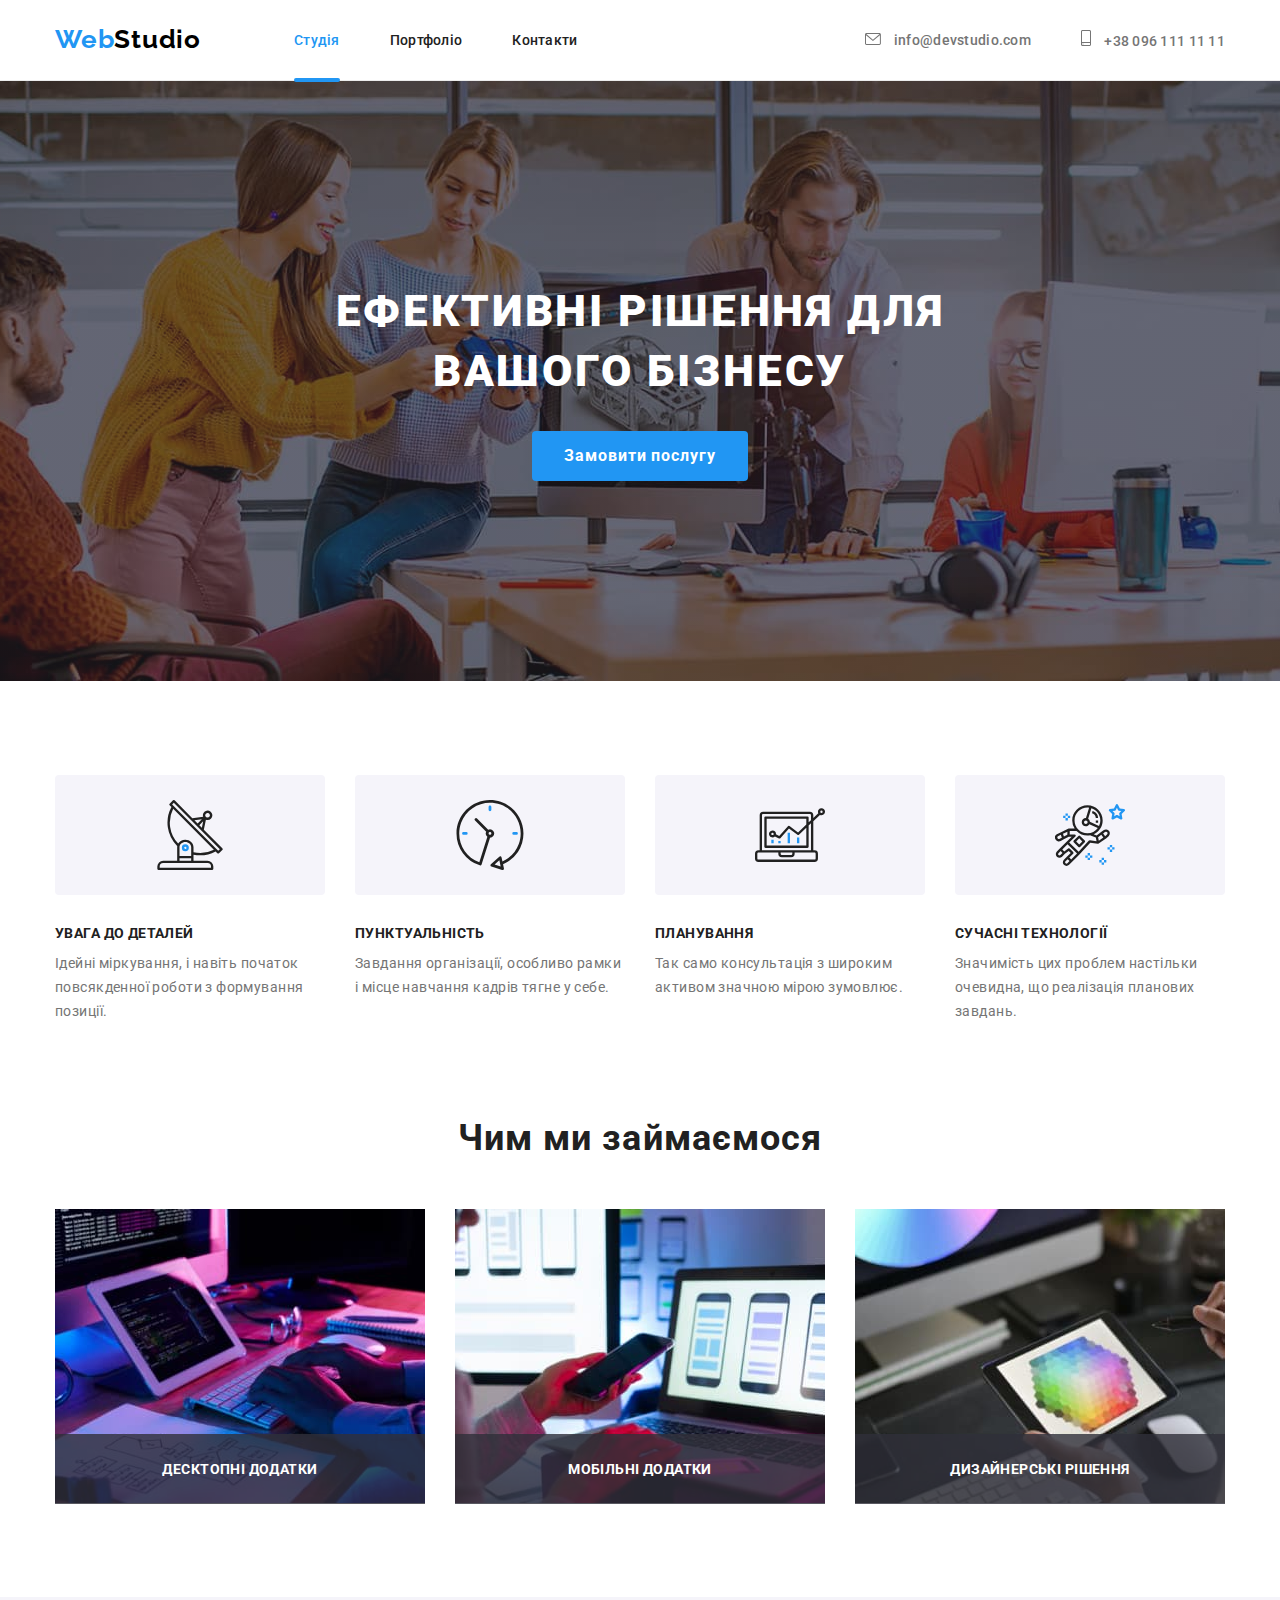
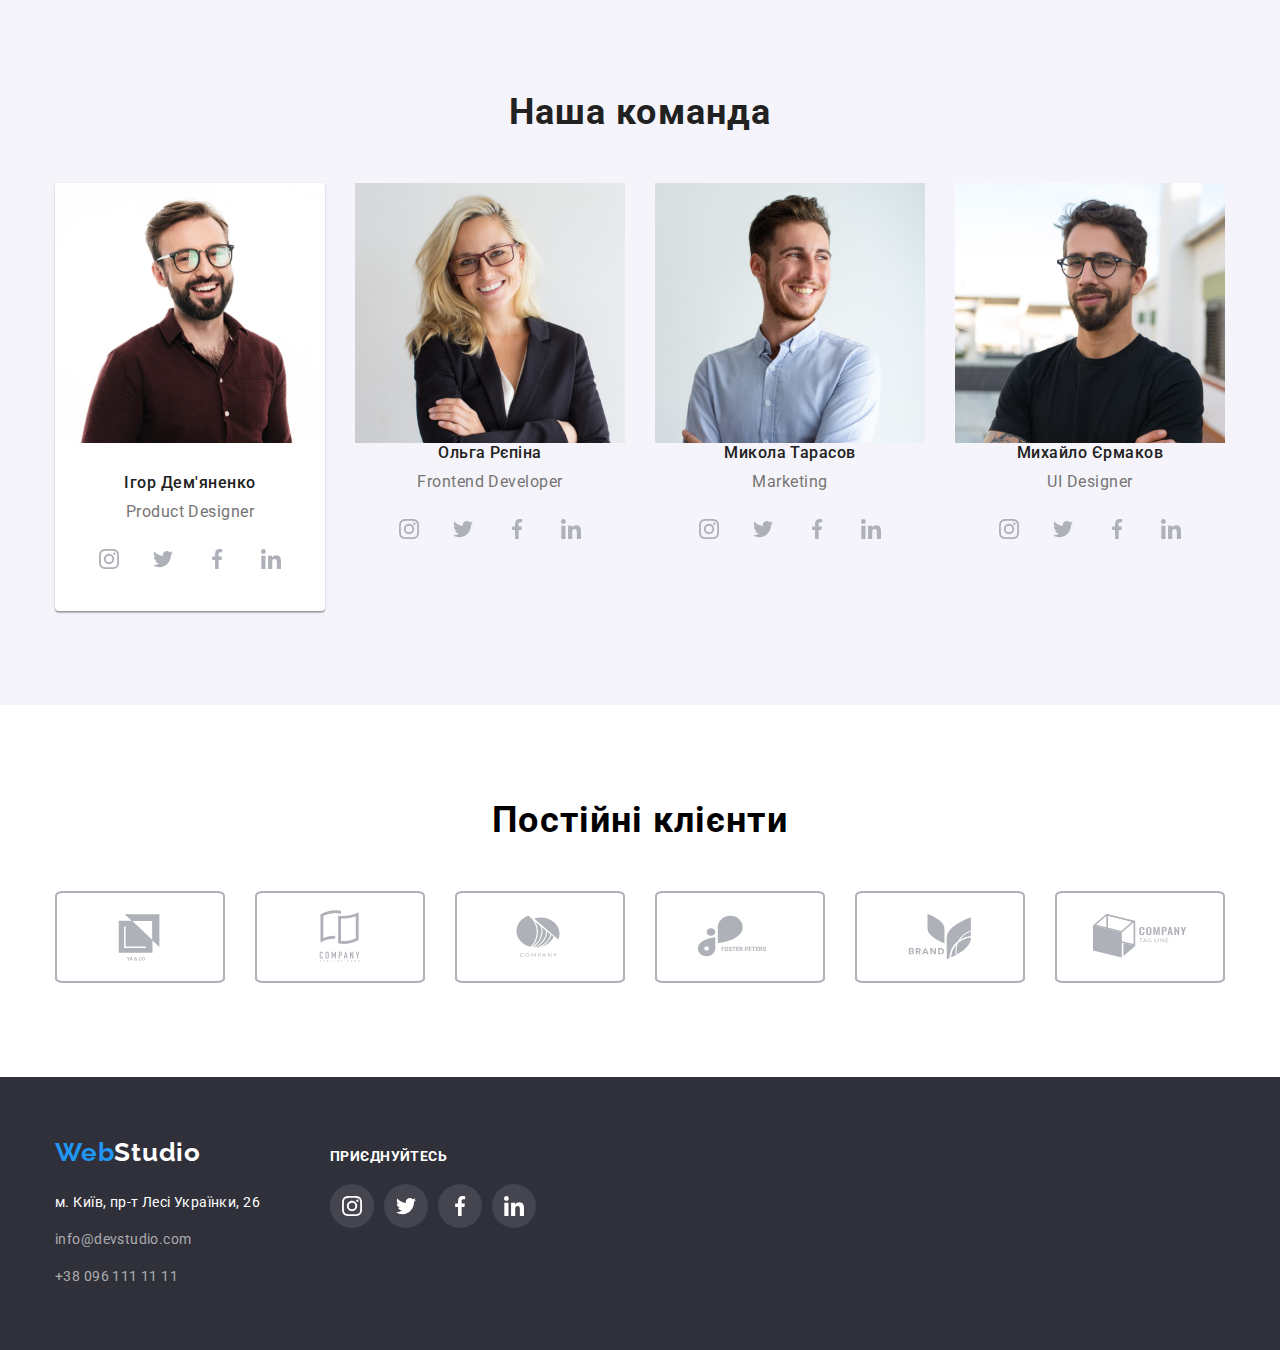
==== index.html @ d1a9045b "start" ====
<!DOCTYPE html>
<html lang="uk">
  <head>
    <meta charset="UTF-8" />
    <meta http-equiv="X-UA-Compatible" content="IE=edge" />
    <meta name="viewport" content="width=device-width, initial-scale=1.0" />
    <title>WebStudio</title>
    <link
      rel="stylesheet"
      href="https://cdnjs.cloudflare.com/ajax/libs/modern-normalize/1.1.0/modern-normalize.min.css"
    />

    <link rel="preconnect" href="https://fonts.googleapis.com" />
    <link rel="preconnect" href="https://fonts.gstatic.com" crossorigin />
    <link
      href="https://fonts.googleapis.com/css2?family=Raleway:wght@700&family=Roboto:wght@400;500;700;900&display=swap"
      rel="stylesheet"
    />
    <link rel="stylesheet" href=".//css/styles.css" />
  </head>

  <body>
    <header class="header">
      <div class="header__container">
        <nav class="nav">
          <a href="./index.html" class="logo"
            >Web<span class="logo__text">Studio</span></a
          >
          <ul class="nav__list">
            <li><a href="./index.html" class="nav__link nav__link--active">Студія</a></li>
            <li><a href="./portfolio.html" class="nav__link">Портфоліо</a></li>
            <li><a href="#" class="nav__link">Контакти</a></li>
          </ul>
        </nav>
        <ul class="contacts">
          <li>
            <a href="mailto:info@devstudio.com" class="contacts__link"
              ><svg class="contacts__icons" width="16" height="12">
                <use href="./images/icons.svg#icon-envelope"></use>
              </svg>
              info@devstudio.com</a
            >
          </li>
          <li>
            <a href="tel:+380961111111" class="contacts__link"
              ><svg class="contacts__icons" width="10" height="16">
                <use href="./images/icons.svg#icon-smartphone"></use>
              </svg>
              +38 096 111 11 11</a
            >
          </li>
        </ul>
      </div>
    </header>

    <main>
      <section class="hero">
        <h1 class="hero__title">ефективні рішення для вашого бізнесу</h1>
        <button type="button" data-modal-open class="hero__button">
          Замовити послугу
        </button>
      </section>
      <section class="benefits">
        <div class="benefits__container">
          <h2 class="benefits__title visually-hidden">Наші переваги</h2>
          <ul class="benefits__list">
            <li class="benefits__li">
              <div class="benefits__svg-box">
                <svg class="benefits__icons" width="70" height="70">
                  <use href="./images/icons.svg#icon-antenna"></use>
                </svg>
              </div>
              <h3 class="benefits__info">увага до деталей</h3>
              <p class="benefits__text">
                Ідейні міркування, і навіть початок повсякденної роботи з
                формування позиції.
              </p>
            </li>
            <li class="benefits__li">
              <div class="benefits__svg-box">
                <svg class="benefits__icons" width="70" height="70">
                  <use href="./images/icons.svg#icon-clock"></use>
                </svg>
              </div>
              <h3 class="benefits__info">пунктуальність</h3>
              <p class="benefits__text">
                Завдання організації, особливо рамки і місце навчання кадрів
                тягне у себе.
              </p>
            </li>
            <li class="benefits__li">
              <div class="benefits__svg-box">
                <svg class="benefits__icons" width="70" height="70">
                  <use href="./images/icons.svg#icon-diagram"></use>
                </svg>
              </div>
              <h3 class="benefits__info">планування</h3>
              <p class="benefits__text">
                Так само консультація з широким активом значною мірою зумовлює.
              </p>
            </li>
            <li class="benefits__li">
              <div class="benefits__svg-box">
                <svg class="benefits__icons" width="70" height="70">
                  <use href="./images/icons.svg#icon-astronaut"></use>
                </svg>
              </div>
              <h3 class="benefits__info">сучасні технології</h3>
              <p class="benefits__text">
                Значимість цих проблем настільки очевидна, що реалізація
                планових завдань.
              </p>
            </li>
          </ul>
        </div>
      </section>
      <section class="work">
        <div class="work__container">
          <h2 class="work__title">Чим ми займаємося</h2>
          <ul class="work__list">
            <li class="work__li">
              <div class="work__info">
                <p class="work__description">Десктопні додатки</p>
              </div>
              <img
                src=".//images/box1.jpg"
                alt="Створення сайтів"
                width="370"
              />
            </li>
            <li class="work__li">
              <div class="work__info">
                <p class="work__description">Мобільні додатки</p>
              </div>
              <img
                src=".//images/box2.jpg"
                alt="Розробка мобільних додатків"
                width="370"
              />
            </li>
            <li class="work__li">
              <div class="work__info">
                <p class="work__description">Дизайнерські рішення</p>
              </div>
              <img
                src=".//images/box3.jpg"
                alt="Оформлення сайтів"
                width="370"
              />
            </li>
          </ul>
        </div>
      </section>
      <section class="team">
        <div class="team__container">
          <h2 class="team__title">Наша команда</h2>
          <ul class="team__list">
            <li class="team__li">
              <img
                src="./images/product-designer.jpg"
                alt="Ігор Дем'яненко - Product Designer"
                width="270"
              />
              <div class="team__info">
                <h3 class="title">Ігор Дем'яненко</h3>
                <p lang="en" class="text">Product Designer</p>
                <ul class="list list-svg">
                  <li class="team-li-svg">
                    <a href="#" class="link"
                      ><svg class="icon-team" width="44px" height="44px">
                        <use href="./images/icons.svg#icon-instagram"></use>
                      </svg>
                    </a>
                  </li>
                  <li class="team-li-svg">
                    <a href="#" class="link"
                      ><svg class="icon-team" width="44px" height="44px">
                        <use href="./images/icons.svg#icon-twitter"></use>
                      </svg>
                    </a>
                  </li>
                  <li class="team-li-svg">
                    <a href="#" class="link"
                      ><svg class="icon-team" width="44px" height="44px">
                        <use href="./images/icons.svg#icon-facebook"></use>
                      </svg>
                    </a>
                  </li>
                  <li class="team-li-svg">
                    <a href="#" class="link"
                      ><svg class="icon-team" width="44px" height="44px">
                        <use href="./images/icons.svg#icon-linkedin"></use>
                      </svg>
                    </a>
                  </li>
                </ul>
              </div>
            </li>
            <li class="team-li">
              <img
                src="./images/frontend-developer.jpg"
                alt="Ольга Рєпіна - Frontend Developer"
                width="270"
              />
              <div class="team-info">
                <h3 class="title">Ольга Рєпіна</h3>
                <p lang="en" class="text">Frontend Developer</p>
                <ul class="list list-svg">
                  <li class="team-li-svg">
                    <a href="#" class="link"
                      ><svg class="icon-team" width="44px" height="44px">
                        <use href="./images/icons.svg#icon-instagram"></use>
                      </svg>
                    </a>
                  </li>
                  <li class="team-li-svg">
                    <a href="#" class="link"
                      ><svg class="icon-team" width="44px" height="44px">
                        <use href="./images/icons.svg#icon-twitter"></use>
                      </svg>
                    </a>
                  </li>
                  <li class="team-li-svg">
                    <a href="#" class="link"
                      ><svg class="icon-team" width="44px" height="44px">
                        <use href="./images/icons.svg#icon-facebook"></use>
                      </svg>
                    </a>
                  </li>
                  <li class="team-li-svg">
                    <a href="#" class="link"
                      ><svg class="icon-team" width="44px" height="44px">
                        <use href="./images/icons.svg#icon-linkedin"></use>
                      </svg>
                    </a>
                  </li>
                </ul>
              </div>
            </li>
            <li class="team-li">
              <img
                src="./images/marketing.jpg"
                alt="Микола Тарасов - Marketing"
                width="270"
              />
              <div class="team-info">
                <h3 class="title">Микола Тарасов</h3>
                <p lang="en" class="text">Marketing</p>
                <ul class="list list-svg">
                  <li class="team-li-svg">
                    <a href="#" class="link"
                      ><svg class="icon-team" width="44px" height="44px">
                        <use href="./images/icons.svg#icon-instagram"></use>
                      </svg>
                    </a>
                  </li>
                  <li class="team-li-svg">
                    <a href="#" class="link"
                      ><svg class="icon-team" width="44px" height="44px">
                        <use href="./images/icons.svg#icon-twitter"></use>
                      </svg>
                    </a>
                  </li>
                  <li class="team-li-svg">
                    <a href="#" class="link"
                      ><svg class="icon-team" width="44px" height="44px">
                        <use href="./images/icons.svg#icon-facebook"></use>
                      </svg>
                    </a>
                  </li>
                  <li class="team-li-svg">
                    <a href="#" class="link"
                      ><svg class="icon-team" width="44px" height="44px">
                        <use href="./images/icons.svg#icon-linkedin"></use>
                      </svg>
                    </a>
                  </li>
                </ul>
              </div>
            </li>
            <li class="team-li">
              <img
                src="./images/ui-designer.jpg"
                alt="Михайло Єрмаков - UI Designer"
                width="270"
              />
              <div class="team-info">
                <h3 class="title">Михайло Єрмаков</h3>
                <p lang="en" class="text">UI Designer</p>
                <ul class="list list-svg">
                  <li class="team-li-svg">
                    <a href="#" class="link"
                      ><svg class="icon-team" width="44px" height="44px">
                        <use href="./images/icons.svg#icon-instagram"></use>
                      </svg>
                    </a>
                  </li>
                  <li class="team-li-svg">
                    <a href="#" class="link"
                      ><svg class="icon-team" width="44px" height="44px">
                        <use href="./images/icons.svg#icon-twitter"></use>
                      </svg>
                    </a>
                  </li>
                  <li class="team-li-svg">
                    <a href="#" class="link"
                      ><svg class="icon-team" width="44px" height="44px">
                        <use href="./images/icons.svg#icon-facebook"></use>
                      </svg>
                    </a>
                  </li>
                  <li class="team-li-svg">
                    <a href="#" class="link"
                      ><svg class="icon-team" width="44px" height="44px">
                        <use href="./images/icons.svg#icon-linkedin"></use>
                      </svg>
                    </a>
                  </li>
                </ul>
              </div>
            </li>
          </ul>
        </div>
      </section>
      <section class="section clients">
        <div class="container">
          <h2 class="section-title">Постійні клієнти</h2>
          <ul class="list clients__list">
            <li>
              <a href="#" class="link clients__link">
                <svg class="icon-clients" width="106" height="60">
                  <use href="./images/icons.svg#icon-ya-go"></use>
                </svg>
              </a>
            </li>
            <li>
              <a href="#" class="link clients__link">
                <svg class="icon-clients" width="106" height="60">
                  <use href="./images/icons.svg#icon-company"></use>
                </svg>
              </a>
            </li>
            <li>
              <a href="#" class="link clients__link">
                <svg class="icon-clients" width="106" height="60">
                  <use href="./images/icons.svg#icon-kompany"></use>
                </svg>
              </a>
            </li>
            <li>
              <a href="#" class="link clients__link">
                <svg class="icon-clients" width="106" height="60">
                  <use href="./images/icons.svg#icon-foster-peters"></use>
                </svg>
              </a>
            </li>
            <li>
              <a href="#" class="link clients__link">
                <svg class="icon-clients" width="106" height="60">
                  <use href="./images/icons.svg#icon-brand"></use>
                </svg>
              </a>
            </li>
            <li>
              <a href="#" class="link clients__link">
                <svg class="icon-clients" width="106" height="60">
                  <use href=".//images/icons.svg#icon-company-tg"></use>
                </svg>
              </a>
            </li>
          </ul>
        </div>
      </section>
    </main>

    <footer class="footer">
      <div class="container footer__container">
        <div class="footer__address">
          <a href="./index.html" class="logo link"
            >Web<span class="logo-footer">Studio</span></a
          >
          <address class="adress">
            <ul class="list">
              <li class="adress-li">
                <a
                  href="https://goo.gl/maps/CPtrU1FHBa2aNyZL9"
                  target="_blank"
                  rel="noopener noreferrer nofollow"
                  class="adress-link"
                  >м. Київ, пр-т Лесі Українки, 26</a
                >
              </li>
              <li class="adress-li">
                <a href="mailto:info@devstudio.com" class="link"
                  >info@devstudio.com</a
                >
              </li>
              <li class="adress-li">
                <a href="tel:+380961111111" class="link">+38 096 111 11 11</a>
              </li>
            </ul>
          </address>
        </div>
        <div class="footer__social">
          <h3 class="footer__social-text">приєднуйтесь</h3>
          <ul class="list list-svg">
            <li class="team-li-svg">
              <a href="#" class="link footer__social-link"
                ><svg class="footer__social-svg" width="44px" height="44px">
                  <use href="./images/icons.svg#icon-instagram"></use>
                </svg>
              </a>
            </li>
            <li class="team-li-svg">
              <a href="#" class="link footer__social-link"
                ><svg class="footer__social-svg" width="44px" height="44px">
                  <use href="./images/icons.svg#icon-twitter"></use>
                </svg>
              </a>
            </li>
            <li class="team-li-svg">
              <a href="#" class="link footer__social-link"
                ><svg class="footer__social-svg" width="44px" height="44px">
                  <use href="./images/icons.svg#icon-facebook"></use>
                </svg>
              </a>
            </li>
            <li class="team-li-svg">
              <a href="#" class="link footer__social-link"
                ><svg class="footer__social-svg" width="44px" height="44px">
                  <use href="./images/icons.svg#icon-linkedin"></use>
                </svg>
              </a>
            </li>
          </ul>
        </div>
      </div>
    </footer>

    <div class="modal__windows is-hidden" data-modal>
      <div class="modal">
        <button type="button" class="modal__btn" data-modal-close>
          <svg class="modal__close" width="18px" height="18px">
            <use href="./images/icons.svg#icon-close"></use>
          </svg>
        </button>
      </div>
    </div>
    <script src="./js/modal.js"></script>
  </body>
</html>
---- css/styles.css ----
:root {
  --primary-background-color: #ffffff;
  --main--background-color: #f5f5f5;
  --team-background-color: #f5f4fa;
  --secondary-background-color: #2f303a;
  --primary-text-color: #757575;
  --title-text-color: #212121;
  --logo-color: #2196f3;
  --white: #ffffff;
  --black: #000000;
  --footer-link: rgba(255, 255, 255, 0.6);
  --icon-color: #afb1b8;
  /* --title-font-weight: 700; */
}
/* placeholder or mixin */
body {
  font-family: "Roboto", sans-serif;
  color: var(--primary-text-color);
  background-color: var(--primary-background-color);
}
img {
  display: block;
  max-width: 100%;
  height: auto; /*потрібно ставити для нормального відображення фото, фото строчний елемент */
}
.visually-hidden {
  position: absolute;
  white-space: nowrap;
  width: 1px;
  height: 1px;
  overflow: hidden;
  border: 0;
  padding: 0;
  clip: rect(0 0 0 0);
  clip-path: inset(50%);
  margin: -1px;
}
.list {
  list-style: none;
  margin: 0;
  padding: 0;
}
.link {
  text-decoration: none;
}
h1,
h2,
h3,
h4,
h5,
h6,
p {
  margin: 0;
}

.section-title {
  font-weight: 700;
  font-size: 36px;
  line-height: 1.167;
  text-align: center;
  letter-spacing: 0.03em;
  color: var(--title-text-color);
}

/* container */
.container {
  padding: 0 15px;
  margin: 0 auto;
  width: 100%;
  max-width: 1200px;
}
.section {
  padding-top: 94px;
  padding-bottom: 94px;
}

/* header */
.header {
  border-bottom: 1px solid #ececec;
}

.header__container {
  /* placeholder or mixin */
  padding: 0 15px;
  margin: 0 auto;
  width: 100%;
  max-width: 1200px;
  /* end */
  display: flex;
}
.nav {
  display: flex;
  align-items: center;
}
.nav__list {
  /* placeholder or mixin */
  list-style: none;
  margin: 0;
  padding: 0;
  /* end */
  display: flex;
  margin-left: 93px;
  gap: 50px;
}

.nav__link {
  /* placeholder or mixin */
  text-decoration: none;
  /* end */
  display: block;
  padding: 32px 0;
}

/* logo */
.logo {
  text-decoration: none;
  font-family: "Raleway";
  font-weight: 700;
  font-size: 26px;
  line-height: 1.193;
  letter-spacing: 0.03em;
  color: var(--logo-color);
}
.logo__text {
  color: var(--black);
}
.logo-footer {
  color: var(--white);
}
/* header */
.nav__link {
  /* placeholder or mixin */
  text-decoration: none;
  /* end */
  font-weight: 500;
  font-size: 14px;
  line-height: 1.143;
  letter-spacing: 0.02em;
  color: var(--title-text-color);
  transition: color 0.25s;
}
.nav__link:hover,
.nav__link:focus {
  color: var(--logo-color);
}

.contacts {
  /* placeholder or mixin */
  list-style: none;
  margin: 0;
  padding: 0;
  /* end */
  display: flex;
  margin-left: auto;
  align-items: center;
  gap: 50px;
}
.contacts__link {
  /* placeholder or mixin */
  text-decoration: none;
  /* end */
  font-weight: 500;
  font-size: 14px;
  line-height: 1.143;
  letter-spacing: 0.02em;
  color: var(--primary-text-color);
  transition: color 0.25s;
}
.nav__link--active {
  color: var(--logo-color);
  position: relative;
}
.nav__link--active::after {
  position: absolute;
  content: "";
  bottom: -2px;
  display: block;
  width: 100%;
  height: 4px;
  background-color: var(--logo-color);
  border-radius: 2px;
}
.contacts__link:hover,
.contacts__link:focus {
  color: var(--logo-color);
}
.contacts__icons {
  margin-right: 10px;
  fill: currentColor;
}

/* hero */

.hero {
  background-image: linear-gradient(
      rgba(47, 48, 58, 0.4),
      rgba(47, 48, 58, 0.4)
    ),
    url(../images/background.jpg);
  background-repeat: no-repeat;
  background-position: center;
  background-size: 1600px 600px; /*питання!!!*/
  background-color: var(--secondary-background-color);
  text-align: center;
  padding-top: 200px;
  padding-bottom: 200px;
}
.hero__title {
  font-weight: 900;
  font-size: 44px;
  line-height: 1.364;
  letter-spacing: 0.06em;
  text-transform: uppercase;
  color: var(--white);
  margin: 0 auto;
  margin-bottom: 30px;
  max-width: 696px;
}
.hero__button {
  border-radius: 4px;
  border: 0;
  background-color: var(--logo-color);
  color: var(--white);
  font-weight: 700;
  font-size: 16px;
  line-height: 1.875;
  letter-spacing: 0.06em;
  padding: 10px 32px;
}

/* benefits */

.benefits {
  /* placeholder or mixin */
  padding-top: 94px;
  padding-bottom: 94px;
  /* end */
}
.benefits__container {
  /* placeholder or mixin */
  padding: 0 15px;
  margin: 0 auto;
  width: 100%;
  max-width: 1200px;
  /* end */
}
.benefits__title {
  /* placeholder or mixin */
  font-weight: 700;
  font-size: 36px;
  line-height: 1.167;
  text-align: center;
  letter-spacing: 0.03em;
  color: var(--title-text-color);
  /* end */
}
.benefits__list {
  /* placeholder or mixin */
  list-style: none;
  margin: 0;
  padding: 0;
  /* end */
  display: flex;
  justify-content: space-between;
  gap: 30px;
}
.benefits__li {
  width: 100%;
  max-width: 270px;
}
.benefits__info {
  font-weight: 700;
  font-size: 14px;
  line-height: 1.143;
  letter-spacing: 0.03em;
  text-transform: uppercase;
  color: var(--title-text-color);
  margin-bottom: 10px;
}
.benefits__text {
  font-weight: 400;
  font-size: 14px;
  line-height: 1.715;
  letter-spacing: 0.03em;
  color: var(--primary-text-color);
}
.benefits__svg-box {
  display: flex;
  background-color: #f5f4fa;
  margin-bottom: 30px;
  border-radius: 4px;
}
.benefits__icons {
  margin: 25px 100px;
}

/* work */

.work {
  /* placeholder or mixin */
  padding-top: 94px;
  padding-bottom: 94px;
  /* end */
  padding-top: 0;
}
.work__container {
  /* placeholder or mixin */
  padding: 0 15px;
  margin: 0 auto;
  width: 100%;
  max-width: 1200px;
  /* end */
}
.work__title {
  /* placeholder or mixin */
  font-weight: 700;
  font-size: 36px;
  line-height: 1.167;
  text-align: center;
  letter-spacing: 0.03em;
  color: var(--title-text-color);
  /* end */
}
.work__list {
  /* placeholder or mixin */
  list-style: none;
  margin: 0;
  padding: 0;
  /* end */
  display: flex;
  margin-top: 50px;
}
.work__li:not(:last-child) {
  margin-right: 30px;
}
.work__li {
  position: relative;
}
.work__info {
  position: absolute;
  background: rgba(47, 48, 58, 0.8);
  width: 100%;
  bottom: -1px;
}
.work__description {
  padding: 27px 0;
  font-weight: 700;
  font-size: 14px;
  line-height: 1.143;
  text-align: center;
  letter-spacing: 0.03em;
  text-transform: uppercase;
  color: var(--primary-background-color);
}

/* team */

.team {
  /* placeholder or mixin */
  padding-top: 94px;
  padding-bottom: 94px;
  /* end */
  background-color: var(--team-background-color);
}
.team__container {
  /* placeholder or mixin */
  padding: 0 15px;
  margin: 0 auto;
  width: 100%;
  max-width: 1200px;
  /* end */
}
.team__title {
  /* placeholder or mixin */
  font-weight: 700;
  font-size: 36px;
  line-height: 1.167;
  text-align: center;
  letter-spacing: 0.03em;
  color: var(--title-text-color);
  /* end */
}
.team__list {
  /* placeholder or mixin */
  list-style: none;
  margin: 0;
  padding: 0;
  /* end */
  display: flex;
  margin-top: 50px;
  gap: 30px;
}
.team .list-svg {
  display: flex;
  margin-top: 16px;
  gap: 10px;
  margin-left: 32px;
  /* width: 44px;
  height: 44px; */
}

.list-svg .link {
    /* placeholder or mixin */
    text-decoration: none;
    /* end */
  display: flex;
  align-items: center;
  justify-content: center;
  width: 100%;
  height: 100%;
  border-radius: 50%;
  transition: color 0.25s;
}
.list-svg .link:hover,
.list-svg .link:focus {
  background-color: var(--logo-color);
}
.list-svg .link:hover .icon-team,
.list-svg .link:focus .icon-team {
  fill: #ffffff;
}

.list-svg .link .icon-team {
  padding: 12px;
  fill: var(--icon-color);
  transition: color 0.25s;
}

.team__li {
  background-color: var(--white);
  box-shadow: 0px 1px 3px rgba(0, 0, 0, 0.12), 0px 1px 1px rgba(0, 0, 0, 0.14),
    0px 2px 1px rgba(0, 0, 0, 0.2);
  border-radius: 0px 0px 4px 4px;
}
.team .title {
  font-weight: 500;
  font-size: 16px;
  line-height: 1.188;
  text-align: center;
  letter-spacing: 0.03em;
  color: var(--title-text-color);
}
.team__info {
  padding: 30px 0;
}
.team .text {
  font-weight: 400;
  font-size: 16px;
  line-height: 1.188;
  text-align: center;
  letter-spacing: 0.03em;
  color: var(--primary-text-color);
  margin-top: 10px;
}

/* clients */
.section-title {
  font-weight: 700;
  font-size: 36px;
  line-height: 1.167;
  text-align: center;
  letter-spacing: 0.03em;
  color: var(--black);
  margin-bottom: 50px;
}
.icon-clients {
  fill: var(--icon-color);
  transition: fill 0.25s;
}
.clients__link {
  display: flex;
  width: 170px;
  height: 92px;
  border: 2px solid var(--icon-color);
  border-radius: 5%;
  align-items: center;
  justify-content: center;
  transition: border 0.25s;
}

.clients__link:hover,
.clients__link:focus {
  border: 2px solid var(--logo-color);
}
.clients__link:hover .icon-clients,
.clients__link:focus .icon-clients {
  fill: var(--logo-color);
}

.clients__list {
  display: flex;
  justify-content: space-between;
}

/* footer */
.footer {
  background-color: var(--secondary-background-color);
  padding-top: 60px;
  padding-bottom: 60px;
}

.footer__container {
  display: flex;
  align-items: baseline;
}
.footer__social {
  margin-left: 70px;
}
.footer__social-text {
  font-weight: 700;
  font-size: 14px;
  line-height: 1.143;
  letter-spacing: 0.03em;
  text-transform: uppercase;
  color: var(--white);
}

.footer__social .list-svg {
  display: flex;
  margin-top: 20px;
  gap: 10px;
  /* width: 44px;
  height: 44px; */
}

.footer__social-link {
  background-color: rgba(255, 255, 255, 0.1);
}
.footer__social-svg {
  padding: 12px;
  fill: var(--white);
}

.footer .logo {
  display: block;
  margin-bottom: 20px;
}
.adress .link {
  font-style: normal;
  font-weight: 400;
  font-size: 14px;
  line-height: 2;
  letter-spacing: 0.03em;
  color: var(--footer-link);
}
.adress-li:not(:last-child) {
  margin-bottom: 9px;
}
.adress .adress-link {
  text-decoration: none;
  font-style: normal;
  font-weight: 400;
  font-size: 14px;
  line-height: 2;
  letter-spacing: 0.03em;
  color: var(--white);
  transition: color 0.25s;
}
.adress .link:hover,
.adress .link:focus {
  color: var(--logo-color);
}

/* portfolio */
.portfolio-filter {
  display: flex;
  justify-content: center;
  color: var(--title-text-color);
  font-weight: 500;
  font-size: 16px;
  line-height: 1.625;
  text-align: center;
  letter-spacing: 0.03em;
  margin-bottom: 50px;
}
.portfolio-filter .button {
  padding: 6px 22px;
  font-style: normal;
  font-weight: 500;
  font-size: 16px;
  line-height: 1.625;
  letter-spacing: 0.03em;
  color: var(--title-text-color);
  background-color: var(--team-background-color);
  border: 0;
  border-radius: 4px;
  transition: color 0.25s, background-color 0.25s;
}
.portfolio-filter li:not(:last-child) {
  margin-right: 8px;
}
.portfolio-filter .button:hover,
.portfolio-filter .button:focus {
  color: var(--white);
  background-color: var(--logo-color);
  box-shadow: 0px 3px 1px rgba(0, 0, 0, 0.1), 0px 1px 2px rgba(0, 0, 0, 0.08),
    0px 2px 2px rgba(0, 0, 0, 0.12);
}
.project {
  display: flex;
  flex-wrap: wrap;
}
.project li {
  margin-bottom: 30px;
  margin-right: 30px;
}
.project-box {
  border: 1px solid#eeeeee;
  border-top: 0;
}
.project li:nth-child(3n) {
  margin-right: 0;
}
.project li:nth-last-child(-n + 3) {
  margin-bottom: 0;
}
.project .title {
  font-weight: 700;
  font-size: 18px;
  line-height: 2;
  letter-spacing: 0.06em;
  color: var(--title-text-color);
  padding: 20px 24px 4px 24px;
}
.project .text {
  font-style: normal;
  font-weight: 400;
  font-size: 16px;
  line-height: 1.875;
  letter-spacing: 0.03em;
  color: var(--primary-text-color);
  padding: 0 24px 20px 24px;
}

.project__container {
  position: relative;
  overflow: hidden;
}

.project__info {
  position: absolute;
  top: 0;
  bottom: 0;
  right: 0;
  left: 0;
  background: rgba(33, 150, 243, 0.9);
  transform: translateY(100%);
  transition: transform 0.25s;
}

.project__link:focus .project__info,
.project__link:hover .project__info {
  transform: translateY(0);
}

.project__link:focus .project-box,
.project__link:hover .project-box {
  box-shadow: 0px 1px 1px rgba(0, 0, 0, 0.12), 0px 4px 4px rgba(0, 0, 0, 0.06),
    1px 4px 6px rgba(0, 0, 0, 0.16);
}

.project__info-text {
  color: var(--white);
  font-weight: 400;
  font-size: 18px;
  line-height: 1.556;
  letter-spacing: 0.03em;
  margin: 63px 24px;
}

/* modal */

.modal__windows {
  position: fixed;
  top: 0;
  bottom: 0;
  right: 0;
  left: 0;
  background-color: rgba(0, 0, 0, 0.2);
}
.modal__windows.is-hidden {
  visibility: hidden;
  pointer-events: none;
}

.modal {
  position: absolute;
  width: 528px;
  height: 581px;
  top: 50%;
  left: 50%;
  transform: translate(-50%, -50%);
  background-color: var(--white);
}

.modal__btn {
  border-radius: 50%;
  width: 30px;
  height: 30px;
  display: flex;
  justify-content: center;
  align-items: center;
  position: absolute;
  right: 8px;
  top: 8px;
  border: 1px solid rgba(0, 0, 0, 0.1);
  background-color: var(--white);
}
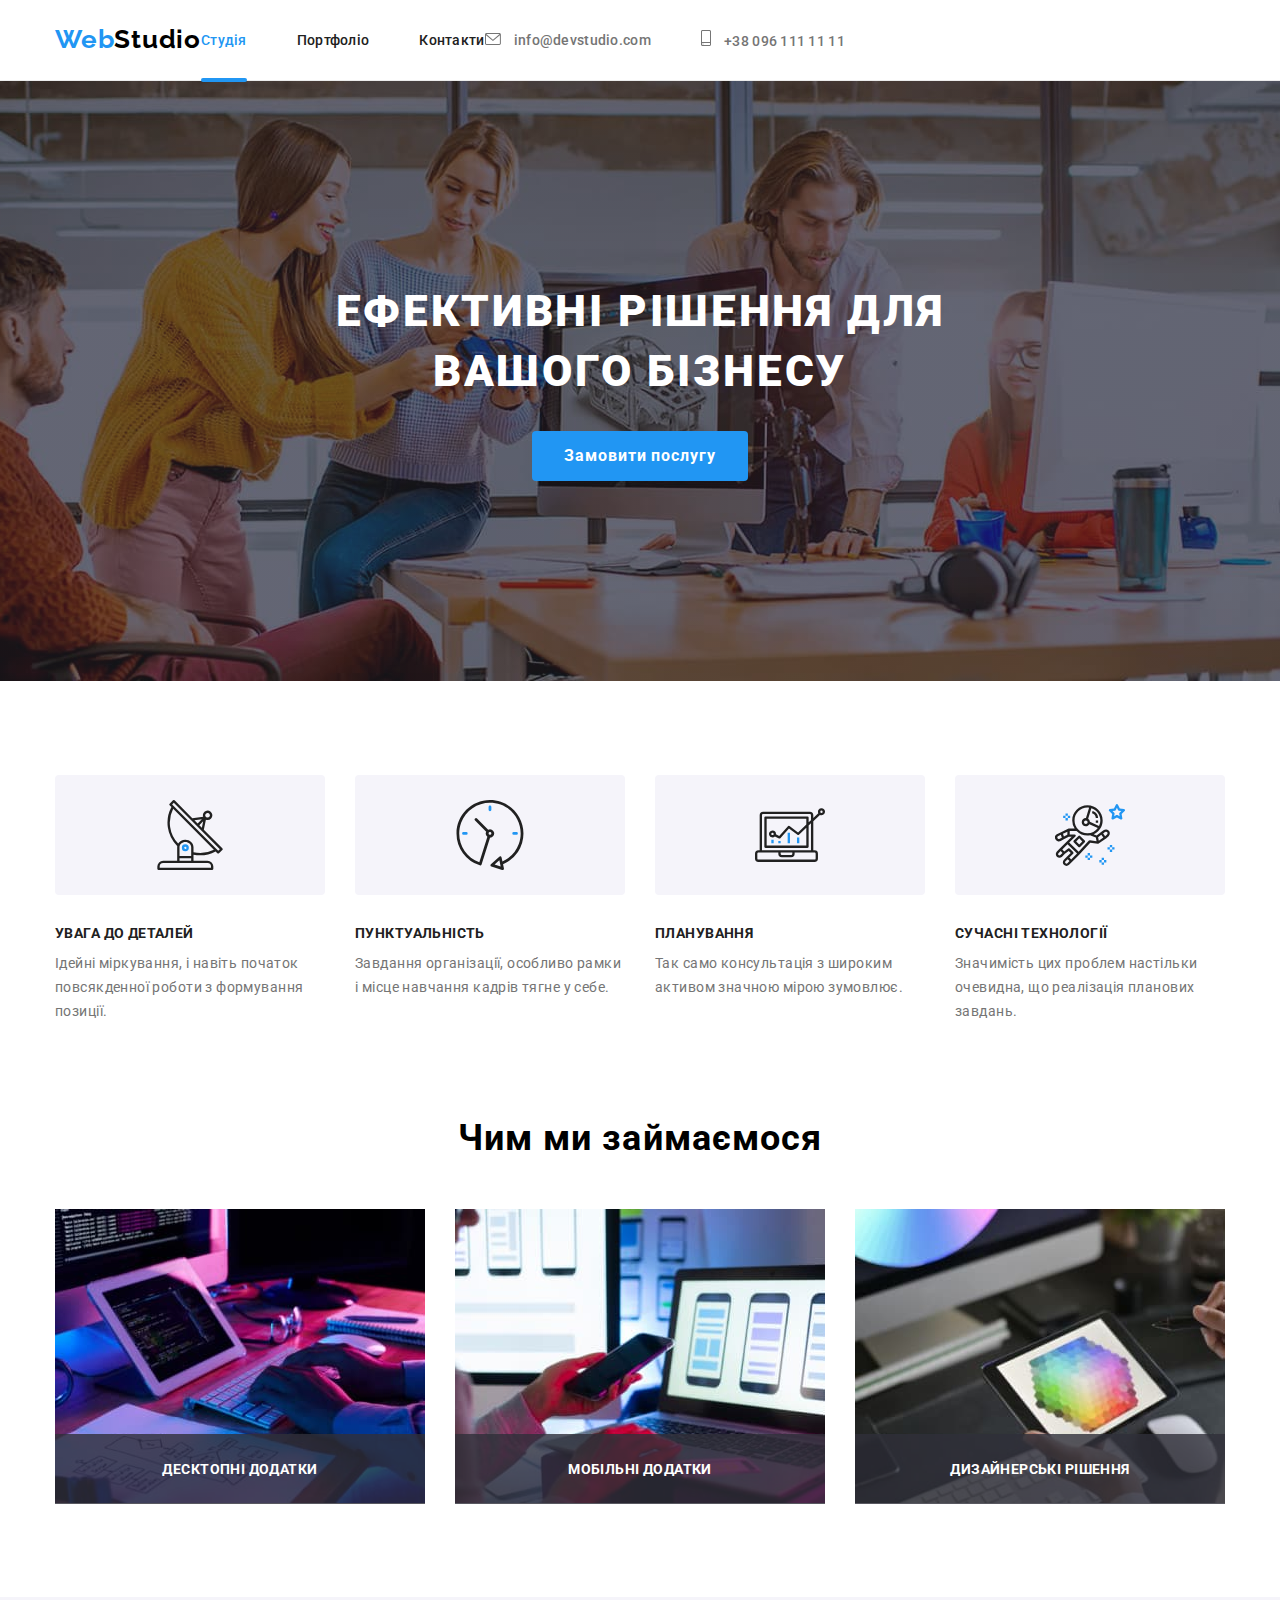
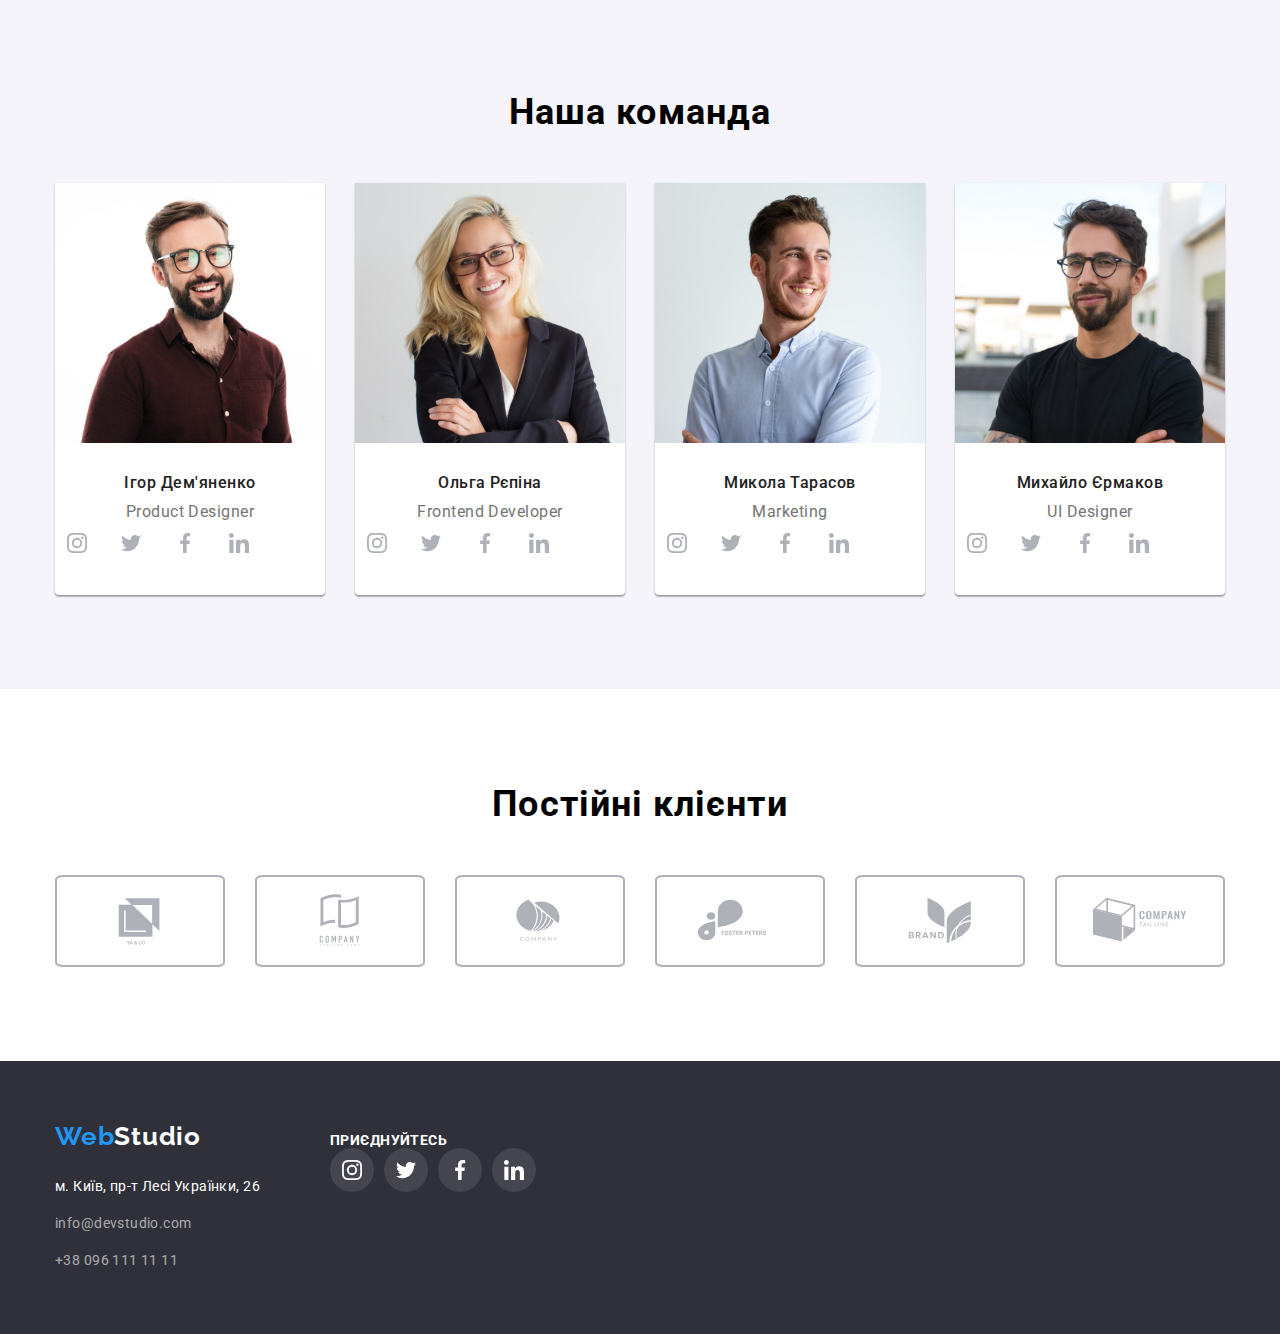
==== commit 5d52758e: "to sass" ====
--- a/index.html
+++ b/index.html
@@ -16,19 +16,25 @@
       href="https://fonts.googleapis.com/css2?family=Raleway:wght@700&family=Roboto:wght@400;500;700;900&display=swap"
       rel="stylesheet"
     />
-    <link rel="stylesheet" href=".//css/styles.css" />
+    <link rel="stylesheet" href=".//css/main.min.css" />
   </head>
 
   <body>
     <header class="header">
-      <div class="header__container">
+      <div class="container header__container">
         <nav class="nav">
           <a href="./index.html" class="logo"
             >Web<span class="logo__text">Studio</span></a
           >
           <ul class="nav__list">
-            <li><a href="./index.html" class="nav__link nav__link--active">Студія</a></li>
-            <li><a href="./portfolio.html" class="nav__link">Портфоліо</a></li>
+            <li>
+              <a href="./index.html" class="nav__link nav__link--active"
+                >Студія</a
+              >
+            </li>
+            <li>
+              <a href="./portfolio.html" class="nav__link">Портфоліо</a>
+            </li>
             <li><a href="#" class="nav__link">Контакти</a></li>
           </ul>
         </nav>
@@ -60,9 +66,9 @@
           Замовити послугу
         </button>
       </section>
-      <section class="benefits">
-        <div class="benefits__container">
-          <h2 class="benefits__title visually-hidden">Наші переваги</h2>
+      <section class="section benefits">
+        <div class="container">
+          <h2 class="section__title visually-hidden">Наші переваги</h2>
           <ul class="benefits__list">
             <li class="benefits__li">
               <div class="benefits__svg-box">
@@ -114,9 +120,9 @@
           </ul>
         </div>
       </section>
-      <section class="work">
-        <div class="work__container">
-          <h2 class="work__title">Чим ми займаємося</h2>
+      <section class="section work">
+        <div class="container">
+          <h2 class="section__title">Чим ми займаємося</h2>
           <ul class="work__list">
             <li class="work__li">
               <div class="work__info">
@@ -151,9 +157,9 @@
           </ul>
         </div>
       </section>
-      <section class="team">
-        <div class="team__container">
-          <h2 class="team__title">Наша команда</h2>
+      <section class="section team">
+        <div class="container">
+          <h2 class="section__title">Наша команда</h2>
           <ul class="team__list">
             <li class="team__li">
               <img
@@ -162,33 +168,33 @@
                 width="270"
               />
               <div class="team__info">
-                <h3 class="title">Ігор Дем'яненко</h3>
-                <p lang="en" class="text">Product Designer</p>
-                <ul class="list list-svg">
-                  <li class="team-li-svg">
-                    <a href="#" class="link"
-                      ><svg class="icon-team" width="44px" height="44px">
+                <h3 class="team__title">Ігор Дем'яненко</h3>
+                <p lang="en" class="team__text">Product Designer</p>
+                <ul class="team__list-svg">
+                  <li>
+                    <a href="#" class="team__link"
+                      ><svg class="team__icon" width="44px" height="44px">
                         <use href="./images/icons.svg#icon-instagram"></use>
                       </svg>
                     </a>
                   </li>
-                  <li class="team-li-svg">
-                    <a href="#" class="link"
-                      ><svg class="icon-team" width="44px" height="44px">
+                  <li>
+                    <a href="#" class="team__link"
+                      ><svg class="team__icon" width="44px" height="44px">
                         <use href="./images/icons.svg#icon-twitter"></use>
                       </svg>
                     </a>
                   </li>
-                  <li class="team-li-svg">
-                    <a href="#" class="link"
-                      ><svg class="icon-team" width="44px" height="44px">
+                  <li>
+                    <a href="#" class="team__link"
+                      ><svg class="team__icon" width="44px" height="44px">
                         <use href="./images/icons.svg#icon-facebook"></use>
                       </svg>
                     </a>
                   </li>
-                  <li class="team-li-svg">
-                    <a href="#" class="link"
-                      ><svg class="icon-team" width="44px" height="44px">
+                  <li>
+                    <a href="#" class="team__link"
+                      ><svg class="team__icon" width="44px" height="44px">
                         <use href="./images/icons.svg#icon-linkedin"></use>
                       </svg>
                     </a>
@@ -196,40 +202,40 @@
                 </ul>
               </div>
             </li>
-            <li class="team-li">
+            <li class="team__li">
               <img
                 src="./images/frontend-developer.jpg"
                 alt="Ольга Рєпіна - Frontend Developer"
                 width="270"
               />
-              <div class="team-info">
-                <h3 class="title">Ольга Рєпіна</h3>
-                <p lang="en" class="text">Frontend Developer</p>
-                <ul class="list list-svg">
-                  <li class="team-li-svg">
-                    <a href="#" class="link"
-                      ><svg class="icon-team" width="44px" height="44px">
+              <div class="team__info">
+                <h3 class="team__title">Ольга Рєпіна</h3>
+                <p lang="en" class="team__text">Frontend Developer</p>
+                <ul class="team__list-svg">
+                  <li>
+                    <a href="#" class="team__link"
+                      ><svg class="team__icon" width="44px" height="44px">
                         <use href="./images/icons.svg#icon-instagram"></use>
                       </svg>
                     </a>
                   </li>
-                  <li class="team-li-svg">
-                    <a href="#" class="link"
-                      ><svg class="icon-team" width="44px" height="44px">
+                  <li>
+                    <a href="#" class="team__link"
+                      ><svg class="team__icon" width="44px" height="44px">
                         <use href="./images/icons.svg#icon-twitter"></use>
                       </svg>
                     </a>
                   </li>
-                  <li class="team-li-svg">
-                    <a href="#" class="link"
-                      ><svg class="icon-team" width="44px" height="44px">
+                  <li>
+                    <a href="#" class="team__link"
+                      ><svg class="team__icon" width="44px" height="44px">
                         <use href="./images/icons.svg#icon-facebook"></use>
                       </svg>
                     </a>
                   </li>
-                  <li class="team-li-svg">
-                    <a href="#" class="link"
-                      ><svg class="icon-team" width="44px" height="44px">
+                  <li>
+                    <a href="#" class="team__link"
+                      ><svg class="team__icon" width="44px" height="44px">
                         <use href="./images/icons.svg#icon-linkedin"></use>
                       </svg>
                     </a>
@@ -237,40 +243,40 @@
                 </ul>
               </div>
             </li>
-            <li class="team-li">
+            <li class="team__li">
               <img
                 src="./images/marketing.jpg"
                 alt="Микола Тарасов - Marketing"
                 width="270"
               />
-              <div class="team-info">
-                <h3 class="title">Микола Тарасов</h3>
-                <p lang="en" class="text">Marketing</p>
-                <ul class="list list-svg">
-                  <li class="team-li-svg">
-                    <a href="#" class="link"
-                      ><svg class="icon-team" width="44px" height="44px">
+              <div class="team__info">
+                <h3 class="team__title">Микола Тарасов</h3>
+                <p lang="en" class="team__text">Marketing</p>
+                <ul class="team__list-svg">
+                  <li>
+                    <a href="#" class="team__link"
+                      ><svg class="team__icon" width="44px" height="44px">
                         <use href="./images/icons.svg#icon-instagram"></use>
                       </svg>
                     </a>
                   </li>
-                  <li class="team-li-svg">
-                    <a href="#" class="link"
-                      ><svg class="icon-team" width="44px" height="44px">
+                  <li>
+                    <a href="#" class="team__link"
+                      ><svg class="team__icon" width="44px" height="44px">
                         <use href="./images/icons.svg#icon-twitter"></use>
                       </svg>
                     </a>
                   </li>
-                  <li class="team-li-svg">
-                    <a href="#" class="link"
-                      ><svg class="icon-team" width="44px" height="44px">
+                  <li>
+                    <a href="#" class="team__link"
+                      ><svg class="team__icon" width="44px" height="44px">
                         <use href="./images/icons.svg#icon-facebook"></use>
                       </svg>
                     </a>
                   </li>
-                  <li class="team-li-svg">
-                    <a href="#" class="link"
-                      ><svg class="icon-team" width="44px" height="44px">
+                  <li>
+                    <a href="#" class="team__link"
+                      ><svg class="team__icon" width="44px" height="44px">
                         <use href="./images/icons.svg#icon-linkedin"></use>
                       </svg>
                     </a>
@@ -278,40 +284,40 @@
                 </ul>
               </div>
             </li>
-            <li class="team-li">
+            <li class="team__li">
               <img
                 src="./images/ui-designer.jpg"
                 alt="Михайло Єрмаков - UI Designer"
                 width="270"
               />
-              <div class="team-info">
-                <h3 class="title">Михайло Єрмаков</h3>
-                <p lang="en" class="text">UI Designer</p>
-                <ul class="list list-svg">
-                  <li class="team-li-svg">
-                    <a href="#" class="link"
-                      ><svg class="icon-team" width="44px" height="44px">
+              <div class="team__info">
+                <h3 class="team__title">Михайло Єрмаков</h3>
+                <p lang="en" class="team__text">UI Designer</p>
+                <ul class="team__list-svg">
+                  <li>
+                    <a href="#" class="team__link"
+                      ><svg class="team__icon" width="44px" height="44px">
                         <use href="./images/icons.svg#icon-instagram"></use>
                       </svg>
                     </a>
                   </li>
-                  <li class="team-li-svg">
-                    <a href="#" class="link"
-                      ><svg class="icon-team" width="44px" height="44px">
+                  <li>
+                    <a href="#" class="team__link"
+                      ><svg class="team__icon" width="44px" height="44px">
                         <use href="./images/icons.svg#icon-twitter"></use>
                       </svg>
                     </a>
                   </li>
-                  <li class="team-li-svg">
-                    <a href="#" class="link"
-                      ><svg class="icon-team" width="44px" height="44px">
+                  <li>
+                    <a href="#" class="team__link"
+                      ><svg class="team__icon" width="44px" height="44px">
                         <use href="./images/icons.svg#icon-facebook"></use>
                       </svg>
                     </a>
                   </li>
-                  <li class="team-li-svg">
-                    <a href="#" class="link"
-                      ><svg class="icon-team" width="44px" height="44px">
+                  <li>
+                    <a href="#" class="team__link"
+                      ><svg class="team__icon" width="44px" height="44px">
                         <use href="./images/icons.svg#icon-linkedin"></use>
                       </svg>
                     </a>
@@ -324,46 +330,46 @@
       </section>
       <section class="section clients">
         <div class="container">
-          <h2 class="section-title">Постійні клієнти</h2>
-          <ul class="list clients__list">
-            <li>
-              <a href="#" class="link clients__link">
-                <svg class="icon-clients" width="106" height="60">
+          <h2 class="section__title">Постійні клієнти</h2>
+          <ul class="clients__list">
+            <li>
+              <a href="#" class="clients__link">
+                <svg class="clients__icon" width="106" height="60">
                   <use href="./images/icons.svg#icon-ya-go"></use>
                 </svg>
               </a>
             </li>
             <li>
-              <a href="#" class="link clients__link">
-                <svg class="icon-clients" width="106" height="60">
+              <a href="#" class="clients__link">
+                <svg class="clients__icon" width="106" height="60">
                   <use href="./images/icons.svg#icon-company"></use>
                 </svg>
               </a>
             </li>
             <li>
-              <a href="#" class="link clients__link">
-                <svg class="icon-clients" width="106" height="60">
+              <a href="#" class="clients__link">
+                <svg class="clients__icon" width="106" height="60">
                   <use href="./images/icons.svg#icon-kompany"></use>
                 </svg>
               </a>
             </li>
             <li>
-              <a href="#" class="link clients__link">
-                <svg class="icon-clients" width="106" height="60">
+              <a href="#" class="clients__link">
+                <svg class="clients__icon" width="106" height="60">
                   <use href="./images/icons.svg#icon-foster-peters"></use>
                 </svg>
               </a>
             </li>
             <li>
-              <a href="#" class="link clients__link">
-                <svg class="icon-clients" width="106" height="60">
+              <a href="#" class="clients__link">
+                <svg class="clients__icon" width="106" height="60">
                   <use href="./images/icons.svg#icon-brand"></use>
                 </svg>
               </a>
             </li>
             <li>
-              <a href="#" class="link clients__link">
-                <svg class="icon-clients" width="106" height="60">
+              <a href="#" class="clients__link">
+                <svg class="clients__icon" width="106" height="60">
                   <use href=".//images/icons.svg#icon-company-tg"></use>
                 </svg>
               </a>
@@ -376,58 +382,60 @@
     <footer class="footer">
       <div class="container footer__container">
         <div class="footer__address">
-          <a href="./index.html" class="logo link"
-            >Web<span class="logo-footer">Studio</span></a
+          <a href="./index.html" class="logo footer__logo"
+            >Web<span class="footer__logo-text">Studio</span></a
           >
-          <address class="adress">
-            <ul class="list">
-              <li class="adress-li">
+          <address class="address">
+            <ul class="address__list">
+              <li class="address__li">
                 <a
                   href="https://goo.gl/maps/CPtrU1FHBa2aNyZL9"
                   target="_blank"
                   rel="noopener noreferrer nofollow"
-                  class="adress-link"
+                  class="address__location"
                   >м. Київ, пр-т Лесі Українки, 26</a
                 >
               </li>
-              <li class="adress-li">
-                <a href="mailto:info@devstudio.com" class="link"
+              <li class="address__li">
+                <a href="mailto:info@devstudio.com" class="link address__link"
                   >info@devstudio.com</a
                 >
               </li>
-              <li class="adress-li">
-                <a href="tel:+380961111111" class="link">+38 096 111 11 11</a>
+              <li class="address__li">
+                <a href="tel:+380961111111" class="link address__link"
+                  >+38 096 111 11 11</a
+                >
               </li>
             </ul>
           </address>
         </div>
         <div class="footer__social">
-          <h3 class="footer__social-text">приєднуйтесь</h3>
-          <ul class="list list-svg">
-            <li class="team-li-svg">
-              <a href="#" class="link footer__social-link"
-                ><svg class="footer__social-svg" width="44px" height="44px">
+          <h3 class="footer__title">приєднуйтесь</h3>
+          <ul class="footer__list">
+            <li>
+              <a href="#" class="footer__link"
+                ><svg class="footer__icon" width="44px" height="44px">
                   <use href="./images/icons.svg#icon-instagram"></use>
                 </svg>
               </a>
             </li>
-            <li class="team-li-svg">
-              <a href="#" class="link footer__social-link"
-                ><svg class="footer__social-svg" width="44px" height="44px">
+            <li>
+              <a href="#" class="footer__link"
+                ><svg class="footer__icon" width="44px" height="44px">
                   <use href="./images/icons.svg#icon-twitter"></use>
                 </svg>
               </a>
             </li>
-            <li class="team-li-svg">
-              <a href="#" class="link footer__social-link"
-                ><svg class="footer__social-svg" width="44px" height="44px">
+            <li>
+              <a href="#" class="footer__link"
+                ><svg class="footer__icon" width="44px" height="44px">
                   <use href="./images/icons.svg#icon-facebook"></use>
                 </svg>
               </a>
             </li>
-            <li class="team-li-svg">
-              <a href="#" class="link footer__social-link"
-                ><svg class="footer__social-svg" width="44px" height="44px">
+            <li>
+              <a href="#" class="footer__link"
+                ><svg class="footer__icon" width="44px" height="44px">
                   <use href="./images/icons.svg#icon-linkedin"></use>
                 </svg>
               </a>
--- a/css/main.min.css
+++ b/css/main.min.css
@@ -0,0 +1 @@
+body{font-family:"Roboto",sans-serif;color:var(--primary-text-color);background-color:var(--primary-background-color)}img{display:block;max-width:100%;height:auto}.visually-hidden{position:absolute;white-space:nowrap;width:1px;height:1px;overflow:hidden;border:0;padding:0;clip:rect(0 0 0 0);-webkit-clip-path:inset(50%);clip-path:inset(50%);margin:-1px}h1,h2,h3,h4,h5,h6,p{margin:0}.section__title{font-weight:700;font-size:36px;line-height:1.167;text-align:center;letter-spacing:.03em;color:var(--black);margin-bottom:50px}.container{padding:0 15px;margin:0 auto;width:100%;max-width:1200px}.section{padding-top:94px;padding-bottom:94px}.benefits__list{display:-webkit-box;display:-ms-flexbox;display:flex;-webkit-box-pack:justify;-ms-flex-pack:justify;justify-content:space-between;gap:30px}.benefits__li{width:100%;max-width:270px}.benefits__info{font-weight:700;font-size:14px;line-height:1.143;letter-spacing:.03em;text-transform:uppercase;color:var(--title-text-color);margin-bottom:10px}.benefits__text{font-weight:400;font-size:14px;line-height:1.715;letter-spacing:.03em;color:var(--primary-text-color)}.benefits__svg-box{display:-webkit-box;display:-ms-flexbox;display:flex;background-color:#f5f4fa;margin-bottom:30px;border-radius:4px}.benefits__icons{margin:25px 100px}.hero__button{border-radius:4px;border:0;background-color:var(--logo-color);color:var(--white);font-weight:700;font-size:16px;line-height:1.875;letter-spacing:.06em;padding:10px 32px}.portfolio__button{padding:6px 22px;font-style:normal;font-weight:500;font-size:16px;line-height:1.625;letter-spacing:.03em;color:var(--title-text-color);background-color:var(--team-background-color);border:0;border-radius:4px;-webkit-transition:color .25s,background-color .25s;transition:color .25s,background-color .25s}.portfolio__button:hover,.portfolio__button:focus{color:var(--white);background-color:var(--logo-color);-webkit-box-shadow:0px 3px 1px rgba(0,0,0,.1),0px 1px 2px rgba(0,0,0,.08),0px 2px 2px rgba(0,0,0,.12);box-shadow:0px 3px 1px rgba(0,0,0,.1),0px 1px 2px rgba(0,0,0,.08),0px 2px 2px rgba(0,0,0,.12)}.modal__btn{border-radius:50%;width:30px;height:30px;display:-webkit-box;display:-ms-flexbox;display:flex;-webkit-box-pack:center;-ms-flex-pack:center;justify-content:center;-webkit-box-align:center;-ms-flex-align:center;align-items:center;position:absolute;right:8px;top:8px;border:1px solid rgba(0,0,0,.1);background-color:var(--white)}.clients__list{display:-webkit-box;display:-ms-flexbox;display:flex;-webkit-box-pack:justify;-ms-flex-pack:justify;justify-content:space-between}.clients__icon{fill:var(--icon-color);-webkit-transition:fill .25s;transition:fill .25s}.clients__link{display:-webkit-box;display:-ms-flexbox;display:flex;width:170px;height:92px;border:2px solid var(--icon-color);border-radius:5%;-webkit-box-align:center;-ms-flex-align:center;align-items:center;-webkit-box-pack:center;-ms-flex-pack:center;justify-content:center;-webkit-transition:border .25s;transition:border .25s}.clients__link:hover,.clients__link:focus{border:2px solid var(--logo-color)}.clients__link:hover .clients__icon,.clients__link:focus .clients__icon{fill:var(--logo-color)}.footer{background-color:var(--secondary-background-color);padding-top:60px;padding-bottom:60px}.footer__container{display:-webkit-box;display:-ms-flexbox;display:flex;-webkit-box-align:baseline;-ms-flex-align:baseline;align-items:baseline}.address__link{font-style:normal;font-weight:400;font-size:14px;line-height:2;letter-spacing:.03em;color:var(--footer-link)}.address__link:hover,.address__link:focus{color:var(--logo-color)}.address__li:not(:last-child){margin-bottom:9px}.address__location{font-style:normal;font-weight:400;font-size:14px;line-height:2;letter-spacing:.03em;color:var(--white);-webkit-transition:color .25s;transition:color .25s}.header{border-bottom:1px solid #ececec}.header__container{display:-webkit-box;display:-ms-flexbox;display:flex}.nav{display:-webkit-box;display:-ms-flexbox;display:flex;-webkit-box-align:center;-ms-flex-align:center;align-items:center}.nav__list{display:-webkit-box;display:-ms-flexbox;display:flex;margin-left:93px;gap:50px}.nav__link{display:block;padding:32px 0;font-weight:500;font-size:14px;line-height:1.143;letter-spacing:.02em;color:var(--title-text-color);-webkit-transition:color .25s;transition:color .25s}.nav__link:hover,.nav__link:focus{color:var(--logo-color)}.nav__link--active{color:var(--logo-color);position:relative}.nav__link--active::after{position:absolute;content:"";bottom:-2px;display:block;width:100%;height:4px;background-color:var(--logo-color);border-radius:2px}.contacts{display:-webkit-box;display:-ms-flexbox;display:flex;margin-left:auto;-webkit-box-align:center;-ms-flex-align:center;align-items:center;gap:50px}.contacts__link{font-weight:500;font-size:14px;line-height:1.143;letter-spacing:.02em;color:var(--primary-text-color);-webkit-transition:color .25s;transition:color .25s}.contacts__link:hover,.contacts__link:focus{color:var(--logo-color)}.contacts__icons{margin-right:10px;fill:currentColor}.hero{background-image:-webkit-gradient(linear, left top, left bottom, from(rgba(47, 48, 58, 0.4)), to(rgba(47, 48, 58, 0.4))),url(../images/background.jpg);background-image:linear-gradient(rgba(47, 48, 58, 0.4), rgba(47, 48, 58, 0.4)),url(../images/background.jpg);background-repeat:no-repeat;background-position:center;background-size:1600px 600px;background-color:var(--secondary-background-color);text-align:center;padding-top:200px;padding-bottom:200px}.hero__title{font-weight:900;font-size:44px;line-height:1.364;letter-spacing:.06em;text-transform:uppercase;color:var(--white);margin:0 auto;margin-bottom:30px;max-width:696px}.logo{text-decoration:none;font-family:"Raleway";font-weight:700;font-size:26px;line-height:1.193;letter-spacing:.03em;color:var(--logo-color)}.logo__text{color:var(--black)}.footer__logo{text-decoration:none;display:block;margin-bottom:20px}.footer__logo-text{color:var(--white)}.modal{position:absolute;width:528px;height:581px;top:50%;left:50%;-webkit-transform:translate(-50%, -50%);transform:translate(-50%, -50%);background-color:var(--white)}.modal__windows{position:fixed;top:0;bottom:0;right:0;left:0;background-color:rgba(0,0,0,.2)}.modal__windows.is-hidden{visibility:hidden;pointer-events:none}.project{display:-webkit-box;display:-ms-flexbox;display:flex;-ms-flex-wrap:wrap;flex-wrap:wrap}.project__li{margin-bottom:30px;margin-right:30px}.project__li:nth-child(3n){margin-right:0}.project__li:nth-last-child(-n+3){margin-bottom:0}.project__link:focus .project__info,.project__link:hover .project__info{-webkit-transform:translateY(0);transform:translateY(0)}.project__link:focus .project__box,.project__link:hover .project__box{-webkit-box-shadow:0px 1px 1px rgba(0,0,0,.12),0px 4px 4px rgba(0,0,0,.06),1px 4px 6px rgba(0,0,0,.16);box-shadow:0px 1px 1px rgba(0,0,0,.12),0px 4px 4px rgba(0,0,0,.06),1px 4px 6px rgba(0,0,0,.16)}.project__container{position:relative;overflow:hidden}.project__info{position:absolute;top:0;bottom:0;right:0;left:0;background:rgba(33,150,243,.9);-webkit-transform:translateY(100%);transform:translateY(100%);-webkit-transition:-webkit-transform .25s;transition:-webkit-transform .25s;transition:transform .25s;transition:transform .25s, -webkit-transform .25s}.project__info-text{color:var(--white);font-weight:400;font-size:18px;line-height:1.556;letter-spacing:.03em;margin:63px 24px}.project__box{border:1px solid #eee;border-top:0;-webkit-transition:-webkit-transform .25s;transition:-webkit-transform .25s;transition:transform .25s;transition:transform .25s, -webkit-transform .25s}.project__title{font-weight:700;font-size:18px;line-height:2;letter-spacing:.06em;color:var(--title-text-color);padding:20px 24px 4px 24px}.project__text{font-style:normal;font-weight:400;font-size:16px;line-height:1.875;letter-spacing:.03em;color:var(--primary-text-color);padding:0 24px 20px 24px}.portfolio__filter{display:-webkit-box;display:-ms-flexbox;display:flex;-webkit-box-pack:center;-ms-flex-pack:center;justify-content:center;color:var(--title-text-color);font-weight:500;font-size:16px;line-height:1.625;text-align:center;letter-spacing:.03em;margin-bottom:50px}.portfolio__li:not(:last-child){margin-right:8px}.team__list-svg{display:-webkit-box;display:-ms-flexbox;display:flex;margin-top:16px;gap:10px;margin-left:32px}.team__link{display:-webkit-box;display:-ms-flexbox;display:flex;-webkit-box-align:center;-ms-flex-align:center;align-items:center;-webkit-box-pack:center;-ms-flex-pack:center;justify-content:center;width:100%;height:100%;border-radius:50%;-webkit-transition:color .25s;transition:color .25s}.team__link:hover,.team__link:focus{background-color:var(--logo-color)}.team__link:hover .team__icon,.team__link:focus .team__icon{fill:#fff}.team__icon{padding:12px;fill:var(--icon-color);-webkit-transition:color .25s;transition:color .25s}.footer__social{margin-left:70px}.footer__title{font-weight:700;font-size:14px;line-height:1.143;letter-spacing:.03em;text-transform:uppercase;color:var(--white)}.footer__list{display:-webkit-box;display:-ms-flexbox;display:flex;margin-top:20px;gap:10px}.footer__link{background-color:rgba(255,255,255,.1);display:-webkit-box;display:-ms-flexbox;display:flex;-webkit-box-align:center;-ms-flex-align:center;align-items:center;-webkit-box-pack:center;-ms-flex-pack:center;justify-content:center;width:100%;height:100%;border-radius:50%;-webkit-transition:color .25s;transition:color .25s}.footer__link:hover,.footer__link:focus{background-color:var(--logo-color)}.footer__link:hover .footer__icon,.footer__link:focus .footer__icon{fill:#fff}.footer__icon{padding:12px;fill:var(--white);-webkit-transition:color .25s;transition:color .25s}.team{background-color:var(--team-background-color)}.team__list{display:-webkit-box;display:-ms-flexbox;display:flex;margin-top:50px;gap:30px}.team__li{background-color:var(--white);-webkit-box-shadow:0px 1px 3px rgba(0,0,0,.12),0px 1px 1px rgba(0,0,0,.14),0px 2px 1px rgba(0,0,0,.2);box-shadow:0px 1px 3px rgba(0,0,0,.12),0px 1px 1px rgba(0,0,0,.14),0px 2px 1px rgba(0,0,0,.2);border-radius:0px 0px 4px 4px}.team__title{font-weight:500;font-size:16px;line-height:1.188;text-align:center;letter-spacing:.03em;color:var(--title-text-color)}.team__info{padding:30px 0}.team__text{font-weight:400;font-size:16px;line-height:1.188;text-align:center;letter-spacing:.03em;color:var(--primary-text-color);margin-top:10px}.work{padding-top:0}.work__list{display:-webkit-box;display:-ms-flexbox;display:flex;margin-top:50px}.work__li{position:relative}.work__li:not(:last-child){margin-right:30px}.work__info{position:absolute;background:rgba(47,48,58,.8);width:100%;bottom:-1px}.work__description{padding:27px 0;font-weight:700;font-size:14px;line-height:1.143;text-align:center;letter-spacing:.03em;text-transform:uppercase;color:var(--primary-background-color)}.benefits__list,.clients__list,.address__list,.nav__list,.contacts,.project,.project__link,.portfolio__filter,.team__list-svg,.footer__list,.team__list,.work__list{list-style:none;margin:0;padding:0}.clients__link,.address__link,.address__location,.nav__link,.contacts__link,.team__link,.footer__link{text-decoration:none}:root{--primary-background-color: #ffffff;--main--background-color: #f5f5f5;--team-background-color: #f5f4fa;--secondary-background-color: #2f303a;--primary-text-color: #757575;--title-text-color: #212121;--logo-color: #2196f3;--white: #ffffff;--black: #000000;--footer-link: rgba(255, 255, 255, 0.6);--icon-color: #afb1b8}/*# sourceMappingURL=main.min.css.map */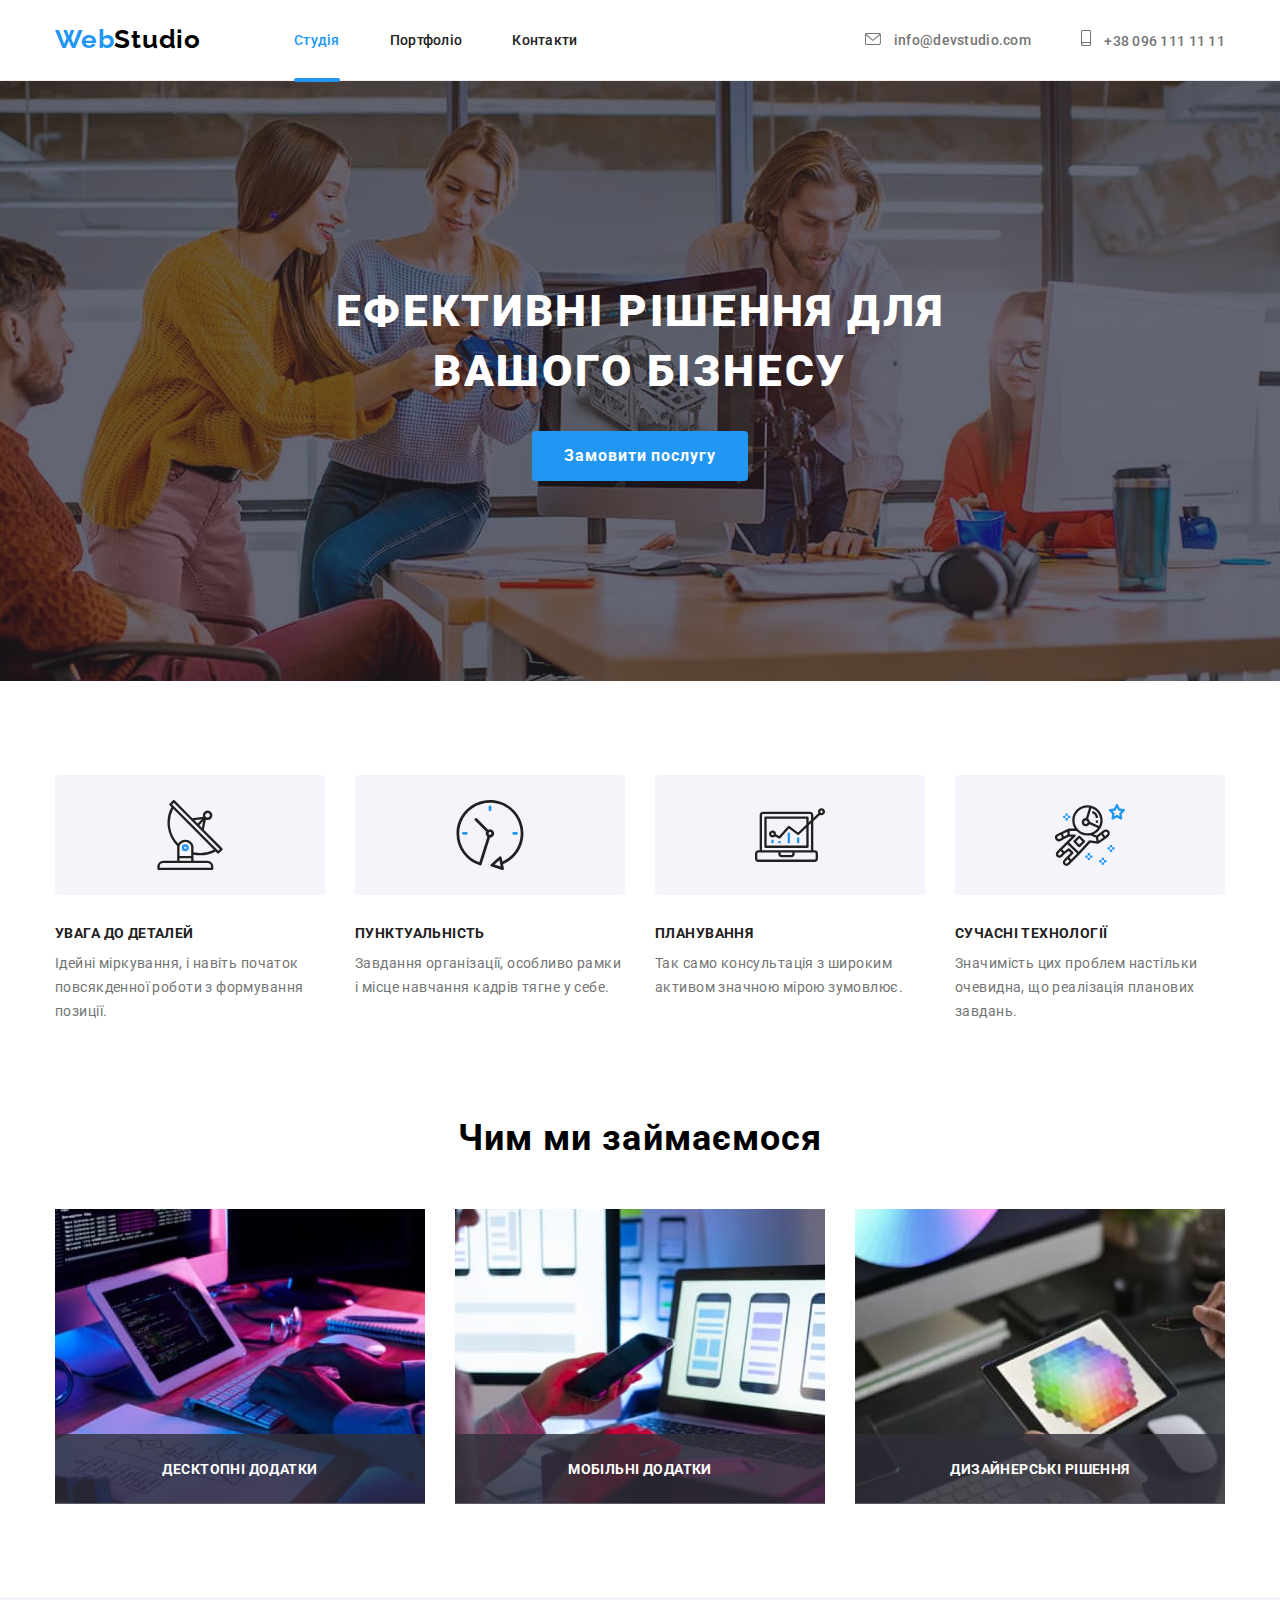
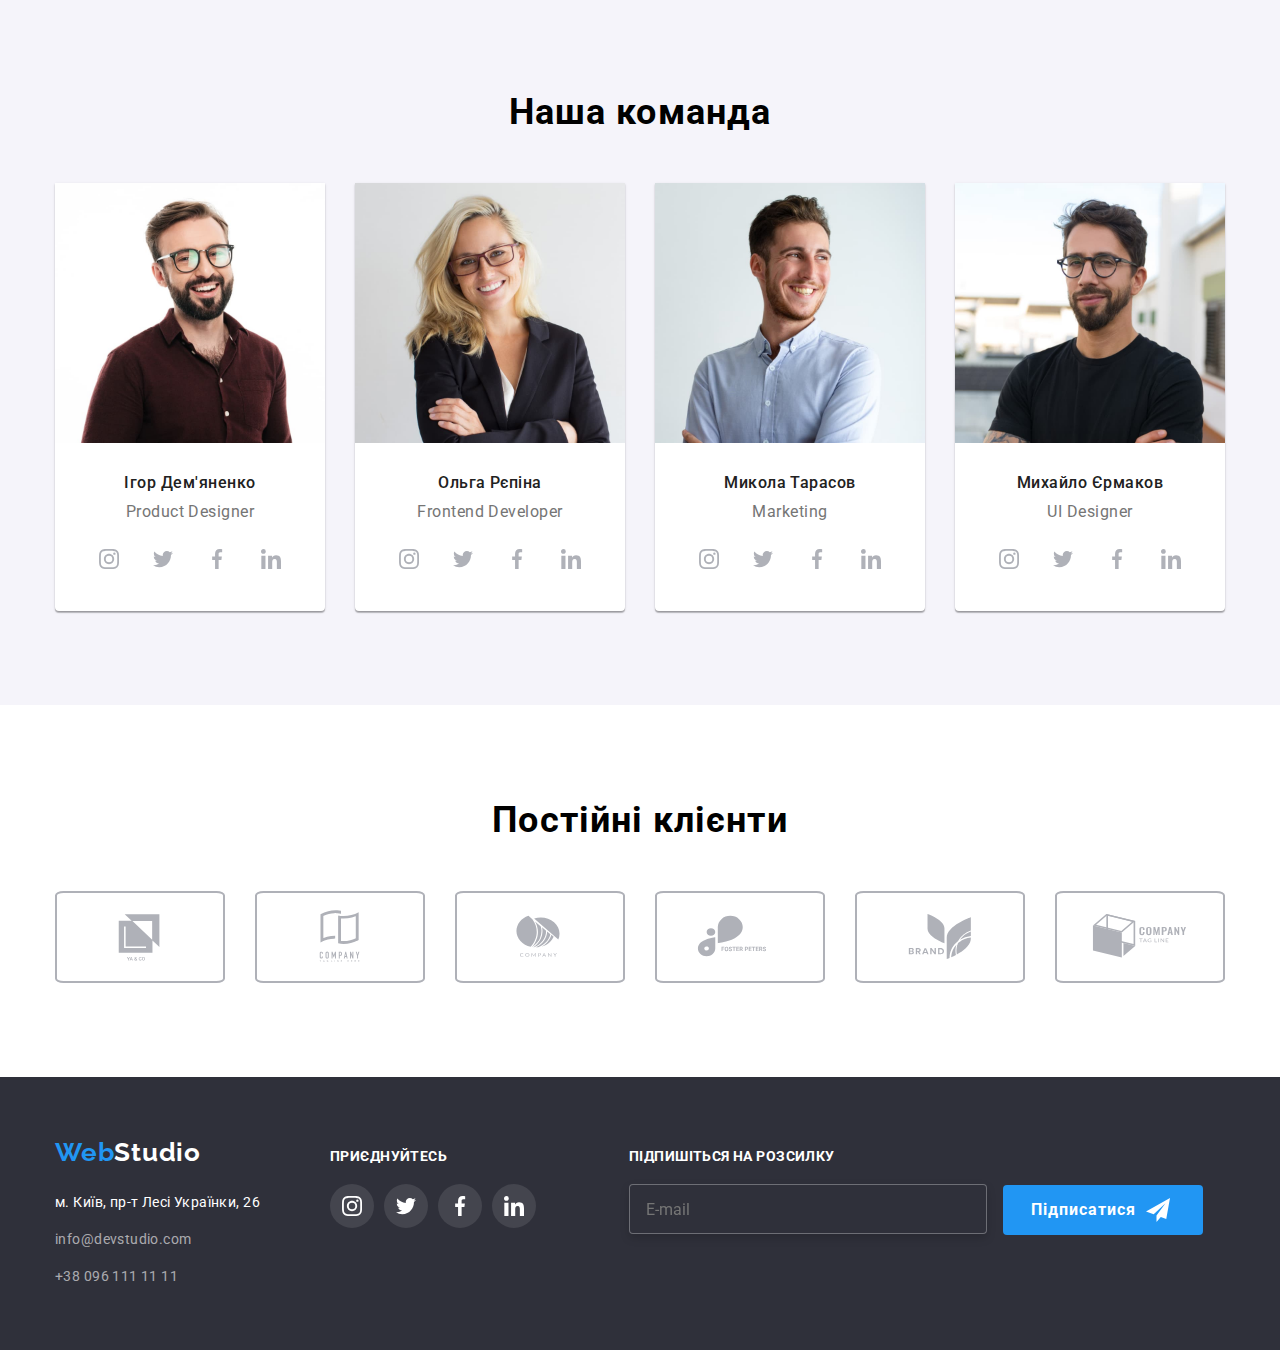
==== commit 2c668c8b: "add form" ====
--- a/index.html
+++ b/index.html
@@ -442,6 +442,23 @@
             </li>
           </ul>
         </div>
+        <div class="footer__input">
+          <h3 class="footer__title">Підпишіться на розсилку</h3>
+          <form action="#" method="post" target="_self" class="footer__form">
+            <input
+              type="email"
+              name="email"
+              id="user-email"
+              placeholder="E-mail"
+            />
+            <button type="submit" class="footer__btn">
+              Підписатися
+              <svg class="footer__icon-send" width="24px" height="24px">
+                <use href="./images/icons.svg#icon-send"></use>
+              </svg>
+            </button>
+          </form>
+        </div>
       </div>
     </footer>
 
@@ -452,6 +469,42 @@
             <use href="./images/icons.svg#icon-close"></use>
           </svg>
         </button>
+        <div class="modal__box">
+          <h3 class="modal__title">Залиште свої дані, ми вам передзвонимо</h3>
+          <form action="#" method="post" target="_self" class="modal__form">
+            <label for="modal-name" class="modal__ lines">Ім'я</label>
+            <div class="modal__input-box">
+              <svg class="modal__icon" width="18px" height="18px">
+                <use href="./images/icons.svg#icon-person"></use>
+              </svg>
+              <input type="text" name="name" id="modal-name" class="modal__input"/>
+            </div>
+            <label for="modal-tel" class="modal__ lines">Телефон</label>
+            <div class="modal__input-box">
+              <svg class="modal__icon" width="18px" height="18px">
+                <use href="./images/icons.svg#icon-phone"></use>
+              </svg>
+              <input type="tel" name="tel" id="modal-tel" class="modal__input"/>
+            </div>
+            <label for="modal-email" class="modal__ lines">Пошта</label>
+            <div class="modal__input-box">
+              <svg class="modal__icon" width="18px" height="18px">
+                <use href="./images/icons.svg#icon-email"></use>
+              </svg>
+              <input type="email" name="email" id="modal-email" class="modal__input"/>
+            </div>
+            <label for="modal-msg" class="modal__ lines">Коментар</label>
+            <div class="modal__input-box">
+              <textarea
+                name="msg"
+                id="modal-msg"
+                cols="30"
+                rows="10"
+                placeholder="Введіть текст"
+                class="modal__input"></textarea>
+            </div>
+          </form>
+        </div>
       </div>
     </div>
     <script src="./js/modal.js"></script>
--- a/css/main.min.css
+++ b/css/main.min.css
@@ -1 +1 @@
-body{font-family:"Roboto",sans-serif;color:var(--primary-text-color);background-color:var(--primary-background-color)}img{display:block;max-width:100%;height:auto}.visually-hidden{position:absolute;white-space:nowrap;width:1px;height:1px;overflow:hidden;border:0;padding:0;clip:rect(0 0 0 0);-webkit-clip-path:inset(50%);clip-path:inset(50%);margin:-1px}h1,h2,h3,h4,h5,h6,p{margin:0}.section__title{font-weight:700;font-size:36px;line-height:1.167;text-align:center;letter-spacing:.03em;color:var(--black);margin-bottom:50px}.container{padding:0 15px;margin:0 auto;width:100%;max-width:1200px}.section{padding-top:94px;padding-bottom:94px}.benefits__list{display:-webkit-box;display:-ms-flexbox;display:flex;-webkit-box-pack:justify;-ms-flex-pack:justify;justify-content:space-between;gap:30px}.benefits__li{width:100%;max-width:270px}.benefits__info{font-weight:700;font-size:14px;line-height:1.143;letter-spacing:.03em;text-transform:uppercase;color:var(--title-text-color);margin-bottom:10px}.benefits__text{font-weight:400;font-size:14px;line-height:1.715;letter-spacing:.03em;color:var(--primary-text-color)}.benefits__svg-box{display:-webkit-box;display:-ms-flexbox;display:flex;background-color:#f5f4fa;margin-bottom:30px;border-radius:4px}.benefits__icons{margin:25px 100px}.hero__button{border-radius:4px;border:0;background-color:var(--logo-color);color:var(--white);font-weight:700;font-size:16px;line-height:1.875;letter-spacing:.06em;padding:10px 32px}.portfolio__button{padding:6px 22px;font-style:normal;font-weight:500;font-size:16px;line-height:1.625;letter-spacing:.03em;color:var(--title-text-color);background-color:var(--team-background-color);border:0;border-radius:4px;-webkit-transition:color .25s,background-color .25s;transition:color .25s,background-color .25s}.portfolio__button:hover,.portfolio__button:focus{color:var(--white);background-color:var(--logo-color);-webkit-box-shadow:0px 3px 1px rgba(0,0,0,.1),0px 1px 2px rgba(0,0,0,.08),0px 2px 2px rgba(0,0,0,.12);box-shadow:0px 3px 1px rgba(0,0,0,.1),0px 1px 2px rgba(0,0,0,.08),0px 2px 2px rgba(0,0,0,.12)}.modal__btn{border-radius:50%;width:30px;height:30px;display:-webkit-box;display:-ms-flexbox;display:flex;-webkit-box-pack:center;-ms-flex-pack:center;justify-content:center;-webkit-box-align:center;-ms-flex-align:center;align-items:center;position:absolute;right:8px;top:8px;border:1px solid rgba(0,0,0,.1);background-color:var(--white)}.clients__list{display:-webkit-box;display:-ms-flexbox;display:flex;-webkit-box-pack:justify;-ms-flex-pack:justify;justify-content:space-between}.clients__icon{fill:var(--icon-color);-webkit-transition:fill .25s;transition:fill .25s}.clients__link{display:-webkit-box;display:-ms-flexbox;display:flex;width:170px;height:92px;border:2px solid var(--icon-color);border-radius:5%;-webkit-box-align:center;-ms-flex-align:center;align-items:center;-webkit-box-pack:center;-ms-flex-pack:center;justify-content:center;-webkit-transition:border .25s;transition:border .25s}.clients__link:hover,.clients__link:focus{border:2px solid var(--logo-color)}.clients__link:hover .clients__icon,.clients__link:focus .clients__icon{fill:var(--logo-color)}.footer{background-color:var(--secondary-background-color);padding-top:60px;padding-bottom:60px}.footer__container{display:-webkit-box;display:-ms-flexbox;display:flex;-webkit-box-align:baseline;-ms-flex-align:baseline;align-items:baseline}.address__link{font-style:normal;font-weight:400;font-size:14px;line-height:2;letter-spacing:.03em;color:var(--footer-link)}.address__link:hover,.address__link:focus{color:var(--logo-color)}.address__li:not(:last-child){margin-bottom:9px}.address__location{font-style:normal;font-weight:400;font-size:14px;line-height:2;letter-spacing:.03em;color:var(--white);-webkit-transition:color .25s;transition:color .25s}.header{border-bottom:1px solid #ececec}.header__container{display:-webkit-box;display:-ms-flexbox;display:flex}.nav{display:-webkit-box;display:-ms-flexbox;display:flex;-webkit-box-align:center;-ms-flex-align:center;align-items:center}.nav__list{display:-webkit-box;display:-ms-flexbox;display:flex;margin-left:93px;gap:50px}.nav__link{display:block;padding:32px 0;font-weight:500;font-size:14px;line-height:1.143;letter-spacing:.02em;color:var(--title-text-color);-webkit-transition:color .25s;transition:color .25s}.nav__link:hover,.nav__link:focus{color:var(--logo-color)}.nav__link--active{color:var(--logo-color);position:relative}.nav__link--active::after{position:absolute;content:"";bottom:-2px;display:block;width:100%;height:4px;background-color:var(--logo-color);border-radius:2px}.contacts{display:-webkit-box;display:-ms-flexbox;display:flex;margin-left:auto;-webkit-box-align:center;-ms-flex-align:center;align-items:center;gap:50px}.contacts__link{font-weight:500;font-size:14px;line-height:1.143;letter-spacing:.02em;color:var(--primary-text-color);-webkit-transition:color .25s;transition:color .25s}.contacts__link:hover,.contacts__link:focus{color:var(--logo-color)}.contacts__icons{margin-right:10px;fill:currentColor}.hero{background-image:-webkit-gradient(linear, left top, left bottom, from(rgba(47, 48, 58, 0.4)), to(rgba(47, 48, 58, 0.4))),url(../images/background.jpg);background-image:linear-gradient(rgba(47, 48, 58, 0.4), rgba(47, 48, 58, 0.4)),url(../images/background.jpg);background-repeat:no-repeat;background-position:center;background-size:1600px 600px;background-color:var(--secondary-background-color);text-align:center;padding-top:200px;padding-bottom:200px}.hero__title{font-weight:900;font-size:44px;line-height:1.364;letter-spacing:.06em;text-transform:uppercase;color:var(--white);margin:0 auto;margin-bottom:30px;max-width:696px}.logo{text-decoration:none;font-family:"Raleway";font-weight:700;font-size:26px;line-height:1.193;letter-spacing:.03em;color:var(--logo-color)}.logo__text{color:var(--black)}.footer__logo{text-decoration:none;display:block;margin-bottom:20px}.footer__logo-text{color:var(--white)}.modal{position:absolute;width:528px;height:581px;top:50%;left:50%;-webkit-transform:translate(-50%, -50%);transform:translate(-50%, -50%);background-color:var(--white)}.modal__windows{position:fixed;top:0;bottom:0;right:0;left:0;background-color:rgba(0,0,0,.2)}.modal__windows.is-hidden{visibility:hidden;pointer-events:none}.project{display:-webkit-box;display:-ms-flexbox;display:flex;-ms-flex-wrap:wrap;flex-wrap:wrap}.project__li{margin-bottom:30px;margin-right:30px}.project__li:nth-child(3n){margin-right:0}.project__li:nth-last-child(-n+3){margin-bottom:0}.project__link:focus .project__info,.project__link:hover .project__info{-webkit-transform:translateY(0);transform:translateY(0)}.project__link:focus .project__box,.project__link:hover .project__box{-webkit-box-shadow:0px 1px 1px rgba(0,0,0,.12),0px 4px 4px rgba(0,0,0,.06),1px 4px 6px rgba(0,0,0,.16);box-shadow:0px 1px 1px rgba(0,0,0,.12),0px 4px 4px rgba(0,0,0,.06),1px 4px 6px rgba(0,0,0,.16)}.project__container{position:relative;overflow:hidden}.project__info{position:absolute;top:0;bottom:0;right:0;left:0;background:rgba(33,150,243,.9);-webkit-transform:translateY(100%);transform:translateY(100%);-webkit-transition:-webkit-transform .25s;transition:-webkit-transform .25s;transition:transform .25s;transition:transform .25s, -webkit-transform .25s}.project__info-text{color:var(--white);font-weight:400;font-size:18px;line-height:1.556;letter-spacing:.03em;margin:63px 24px}.project__box{border:1px solid #eee;border-top:0;-webkit-transition:-webkit-transform .25s;transition:-webkit-transform .25s;transition:transform .25s;transition:transform .25s, -webkit-transform .25s}.project__title{font-weight:700;font-size:18px;line-height:2;letter-spacing:.06em;color:var(--title-text-color);padding:20px 24px 4px 24px}.project__text{font-style:normal;font-weight:400;font-size:16px;line-height:1.875;letter-spacing:.03em;color:var(--primary-text-color);padding:0 24px 20px 24px}.portfolio__filter{display:-webkit-box;display:-ms-flexbox;display:flex;-webkit-box-pack:center;-ms-flex-pack:center;justify-content:center;color:var(--title-text-color);font-weight:500;font-size:16px;line-height:1.625;text-align:center;letter-spacing:.03em;margin-bottom:50px}.portfolio__li:not(:last-child){margin-right:8px}.team__list-svg{display:-webkit-box;display:-ms-flexbox;display:flex;margin-top:16px;gap:10px;margin-left:32px}.team__link{display:-webkit-box;display:-ms-flexbox;display:flex;-webkit-box-align:center;-ms-flex-align:center;align-items:center;-webkit-box-pack:center;-ms-flex-pack:center;justify-content:center;width:100%;height:100%;border-radius:50%;-webkit-transition:color .25s;transition:color .25s}.team__link:hover,.team__link:focus{background-color:var(--logo-color)}.team__link:hover .team__icon,.team__link:focus .team__icon{fill:#fff}.team__icon{padding:12px;fill:var(--icon-color);-webkit-transition:color .25s;transition:color .25s}.footer__social{margin-left:70px}.footer__title{font-weight:700;font-size:14px;line-height:1.143;letter-spacing:.03em;text-transform:uppercase;color:var(--white)}.footer__list{display:-webkit-box;display:-ms-flexbox;display:flex;margin-top:20px;gap:10px}.footer__link{background-color:rgba(255,255,255,.1);display:-webkit-box;display:-ms-flexbox;display:flex;-webkit-box-align:center;-ms-flex-align:center;align-items:center;-webkit-box-pack:center;-ms-flex-pack:center;justify-content:center;width:100%;height:100%;border-radius:50%;-webkit-transition:color .25s;transition:color .25s}.footer__link:hover,.footer__link:focus{background-color:var(--logo-color)}.footer__link:hover .footer__icon,.footer__link:focus .footer__icon{fill:#fff}.footer__icon{padding:12px;fill:var(--white);-webkit-transition:color .25s;transition:color .25s}.team{background-color:var(--team-background-color)}.team__list{display:-webkit-box;display:-ms-flexbox;display:flex;margin-top:50px;gap:30px}.team__li{background-color:var(--white);-webkit-box-shadow:0px 1px 3px rgba(0,0,0,.12),0px 1px 1px rgba(0,0,0,.14),0px 2px 1px rgba(0,0,0,.2);box-shadow:0px 1px 3px rgba(0,0,0,.12),0px 1px 1px rgba(0,0,0,.14),0px 2px 1px rgba(0,0,0,.2);border-radius:0px 0px 4px 4px}.team__title{font-weight:500;font-size:16px;line-height:1.188;text-align:center;letter-spacing:.03em;color:var(--title-text-color)}.team__info{padding:30px 0}.team__text{font-weight:400;font-size:16px;line-height:1.188;text-align:center;letter-spacing:.03em;color:var(--primary-text-color);margin-top:10px}.work{padding-top:0}.work__list{display:-webkit-box;display:-ms-flexbox;display:flex;margin-top:50px}.work__li{position:relative}.work__li:not(:last-child){margin-right:30px}.work__info{position:absolute;background:rgba(47,48,58,.8);width:100%;bottom:-1px}.work__description{padding:27px 0;font-weight:700;font-size:14px;line-height:1.143;text-align:center;letter-spacing:.03em;text-transform:uppercase;color:var(--primary-background-color)}.benefits__list,.clients__list,.address__list,.nav__list,.contacts,.project,.project__link,.portfolio__filter,.team__list-svg,.footer__list,.team__list,.work__list{list-style:none;margin:0;padding:0}.clients__link,.address__link,.address__location,.nav__link,.contacts__link,.team__link,.footer__link{text-decoration:none}:root{--primary-background-color: #ffffff;--main--background-color: #f5f5f5;--team-background-color: #f5f4fa;--secondary-background-color: #2f303a;--primary-text-color: #757575;--title-text-color: #212121;--logo-color: #2196f3;--white: #ffffff;--black: #000000;--footer-link: rgba(255, 255, 255, 0.6);--icon-color: #afb1b8}/*# sourceMappingURL=main.min.css.map */+body{font-family:"Roboto",sans-serif;color:var(--primary-text-color);background-color:var(--primary-background-color)}img{display:block;max-width:100%;height:auto}.visually-hidden{position:absolute;white-space:nowrap;width:1px;height:1px;overflow:hidden;border:0;padding:0;clip:rect(0 0 0 0);-webkit-clip-path:inset(50%);clip-path:inset(50%);margin:-1px}h1,h2,h3,h4,h5,h6,p{margin:0}.section__title{font-weight:700;font-size:36px;line-height:1.167;text-align:center;letter-spacing:.03em;color:var(--black);margin-bottom:50px}.container{padding:0 15px;margin:0 auto;width:100%;max-width:1200px}.section{padding-top:94px;padding-bottom:94px}.work__list,.team__list,.footer__list,.team__list-svg,.portfolio__filter,.project,.contacts,.nav__list,.address__list,.clients__list,.benefits__list{list-style:none;margin:0;padding:0}.footer__link,.team__link,.project__link,.contacts__link,.nav__link,.address__location,.address__link,.clients__link{text-decoration:none}:root{--primary-background-color: #ffffff;--main--background-color: #f5f5f5;--team-background-color: #f5f4fa;--secondary-background-color: #2f303a;--primary-text-color: #757575;--title-text-color: #212121;--logo-color: #2196f3;--white: #ffffff;--black: #000000;--footer-link: rgba(255, 255, 255, 0.6);--icon-color: #afb1b8}.benefits__list{display:-webkit-box;display:-ms-flexbox;display:flex;-webkit-box-pack:justify;-ms-flex-pack:justify;justify-content:space-between;gap:30px}.benefits__li{width:100%;max-width:270px}.benefits__info{font-weight:700;font-size:14px;line-height:1.143;letter-spacing:.03em;text-transform:uppercase;color:var(--title-text-color);margin-bottom:10px}.benefits__text{font-weight:400;font-size:14px;line-height:1.715;letter-spacing:.03em;color:var(--primary-text-color)}.benefits__svg-box{display:-webkit-box;display:-ms-flexbox;display:flex;background-color:#f5f4fa;margin-bottom:30px;border-radius:4px}.benefits__icons{margin:25px 100px}.hero__button{border-radius:4px;border:0;background-color:var(--logo-color);color:var(--white);font-weight:700;font-size:16px;line-height:1.875;letter-spacing:.06em;padding:10px 32px}.portfolio__button{padding:6px 22px;font-style:normal;font-weight:500;font-size:16px;line-height:1.625;letter-spacing:.03em;color:var(--title-text-color);background-color:var(--team-background-color);border:0;border-radius:4px;-webkit-transition:color .25s,background-color .25s;transition:color .25s,background-color .25s}.portfolio__button:hover,.portfolio__button:focus{color:var(--white);background-color:var(--logo-color);-webkit-box-shadow:0px 3px 1px rgba(0,0,0,.1),0px 1px 2px rgba(0,0,0,.08),0px 2px 2px rgba(0,0,0,.12);box-shadow:0px 3px 1px rgba(0,0,0,.1),0px 1px 2px rgba(0,0,0,.08),0px 2px 2px rgba(0,0,0,.12)}.modal__btn{border-radius:50%;width:30px;height:30px;display:-webkit-box;display:-ms-flexbox;display:flex;-webkit-box-pack:center;-ms-flex-pack:center;justify-content:center;-webkit-box-align:center;-ms-flex-align:center;align-items:center;position:absolute;right:8px;top:8px;border:1px solid rgba(0,0,0,.1);background-color:var(--white)}.modal__btn:hover{fill:var(--logo-color)}.clients__list{display:-webkit-box;display:-ms-flexbox;display:flex;-webkit-box-pack:justify;-ms-flex-pack:justify;justify-content:space-between}.clients__icon{fill:var(--icon-color);-webkit-transition:fill .25s;transition:fill .25s}.clients__link{display:-webkit-box;display:-ms-flexbox;display:flex;width:170px;height:92px;border:2px solid var(--icon-color);border-radius:5%;-webkit-box-align:center;-ms-flex-align:center;align-items:center;-webkit-box-pack:center;-ms-flex-pack:center;justify-content:center;-webkit-transition:border .25s;transition:border .25s}.clients__link:hover,.clients__link:focus{border:2px solid var(--logo-color)}.clients__link:hover .clients__icon,.clients__link:focus .clients__icon{fill:var(--logo-color)}.footer{background-color:var(--secondary-background-color);padding-top:60px;padding-bottom:60px}.footer__container{display:-webkit-box;display:-ms-flexbox;display:flex;-webkit-box-align:baseline;-ms-flex-align:baseline;align-items:baseline}.address__link{font-style:normal;font-weight:400;font-size:14px;line-height:2;letter-spacing:.03em;color:var(--footer-link)}.address__link:hover,.address__link:focus{color:var(--logo-color)}.address__li:not(:last-child){margin-bottom:9px}.address__location{font-style:normal;font-weight:400;font-size:14px;line-height:2;letter-spacing:.03em;color:var(--white);-webkit-transition:color .25s;transition:color .25s}.header{border-bottom:1px solid #ececec}.header__container{display:-webkit-box;display:-ms-flexbox;display:flex}.nav{display:-webkit-box;display:-ms-flexbox;display:flex;-webkit-box-align:center;-ms-flex-align:center;align-items:center}.nav__list{display:-webkit-box;display:-ms-flexbox;display:flex;margin-left:93px;gap:50px}.nav__link{display:block;padding:32px 0;font-weight:500;font-size:14px;line-height:1.143;letter-spacing:.02em;color:var(--title-text-color);-webkit-transition:color .25s;transition:color .25s}.nav__link:hover,.nav__link:focus{color:var(--logo-color)}.nav__link--active{color:var(--logo-color);position:relative}.nav__link--active::after{position:absolute;content:"";bottom:-2px;display:block;width:100%;height:4px;background-color:var(--logo-color);border-radius:2px}.contacts{display:-webkit-box;display:-ms-flexbox;display:flex;margin-left:auto;-webkit-box-align:center;-ms-flex-align:center;align-items:center;gap:50px}.contacts__link{font-weight:500;font-size:14px;line-height:1.143;letter-spacing:.02em;color:var(--primary-text-color);-webkit-transition:color .25s;transition:color .25s}.contacts__link:hover,.contacts__link:focus{color:var(--logo-color)}.contacts__icons{margin-right:10px;fill:currentColor}.hero{background-image:-webkit-gradient(linear, left top, left bottom, from(rgba(47, 48, 58, 0.4)), to(rgba(47, 48, 58, 0.4))),url(../images/background.jpg);background-image:linear-gradient(rgba(47, 48, 58, 0.4), rgba(47, 48, 58, 0.4)),url(../images/background.jpg);background-repeat:no-repeat;background-position:center;background-size:1600px 600px;background-color:var(--secondary-background-color);text-align:center;padding-top:200px;padding-bottom:200px}.hero__title{font-weight:900;font-size:44px;line-height:1.364;letter-spacing:.06em;text-transform:uppercase;color:var(--white);margin:0 auto;margin-bottom:30px;max-width:696px}.logo{text-decoration:none;font-family:"Raleway";font-weight:700;font-size:26px;line-height:1.193;letter-spacing:.03em;color:var(--logo-color)}.logo__text{color:var(--black)}.footer__logo{text-decoration:none;display:block;margin-bottom:20px}.footer__logo-text{color:var(--white)}.modal{position:absolute;width:528px;height:581px;top:50%;left:50%;-webkit-transform:translate(-50%, -50%);transform:translate(-50%, -50%);background-color:var(--white)}.modal__windows{position:fixed;top:0;bottom:0;right:0;left:0;background-color:rgba(0,0,0,.2)}.modal__windows.is-hidden{visibility:hidden;pointer-events:none}.modal__box{height:500px;margin:40px;width:448px}.modal__title{font-weight:700;font-size:20px;line-height:1.15;text-align:center;letter-spacing:.03em;color:#212121;margin-bottom:12px}.modal__lines{font-weight:400;font-size:12px;line-height:1.167;letter-spacing:.01em;color:#757575}.modal__input-box{margin-top:4px;margin-bottom:10px;border:1px solid rgba(33,33,33,.2);border-radius:4px;display:-webkit-box;display:-ms-flexbox;display:flex}.modal__icon{margin:11px 12px}.modal__input{border:none;width:100%}.modal__input:focus{outline:none;border:none}.project{display:-webkit-box;display:-ms-flexbox;display:flex;-ms-flex-wrap:wrap;flex-wrap:wrap}.project__li{margin-bottom:30px;margin-right:30px}.project__li:nth-child(3n){margin-right:0}.project__li:nth-last-child(-n+3){margin-bottom:0}.project__link:focus .project__info,.project__link:hover .project__info{-webkit-transform:translateY(0);transform:translateY(0)}.project__link:focus .project__box,.project__link:hover .project__box{-webkit-box-shadow:0px 1px 1px rgba(0,0,0,.12),0px 4px 4px rgba(0,0,0,.06),1px 4px 6px rgba(0,0,0,.16);box-shadow:0px 1px 1px rgba(0,0,0,.12),0px 4px 4px rgba(0,0,0,.06),1px 4px 6px rgba(0,0,0,.16)}.project__container{position:relative;overflow:hidden}.project__info{position:absolute;top:0;bottom:0;right:0;left:0;background:rgba(33,150,243,.9);-webkit-transform:translateY(100%);transform:translateY(100%);-webkit-transition:-webkit-transform .25s;transition:-webkit-transform .25s;transition:transform .25s;transition:transform .25s, -webkit-transform .25s}.project__info-text{color:var(--white);font-weight:400;font-size:18px;line-height:1.556;letter-spacing:.03em;margin:63px 24px}.project__box{border:1px solid #eee;border-top:0;-webkit-transition:-webkit-transform .25s;transition:-webkit-transform .25s;transition:transform .25s;transition:transform .25s, -webkit-transform .25s}.project__title{font-weight:700;font-size:18px;line-height:2;letter-spacing:.06em;color:var(--title-text-color);padding:20px 24px 4px 24px}.project__text{font-style:normal;font-weight:400;font-size:16px;line-height:1.875;letter-spacing:.03em;color:var(--primary-text-color);padding:0 24px 20px 24px}.portfolio__filter{display:-webkit-box;display:-ms-flexbox;display:flex;-webkit-box-pack:center;-ms-flex-pack:center;justify-content:center;color:var(--title-text-color);font-weight:500;font-size:16px;line-height:1.625;text-align:center;letter-spacing:.03em;margin-bottom:50px}.portfolio__li:not(:last-child){margin-right:8px}.team__list-svg{display:-webkit-box;display:-ms-flexbox;display:flex;margin-top:16px;gap:10px;margin-left:32px}.team__icon{padding:12px;fill:var(--icon-color);-webkit-transition:color .25s;transition:color .25s}.team__link{display:-webkit-box;display:-ms-flexbox;display:flex;-webkit-box-align:center;-ms-flex-align:center;align-items:center;-webkit-box-pack:center;-ms-flex-pack:center;justify-content:center;width:100%;height:100%;border-radius:50%;-webkit-transition:color .25s;transition:color .25s}.team__link:hover,.team__link:focus{background-color:var(--logo-color)}.team__link:hover .team__icon,.team__link:focus .team__icon{fill:#fff}.footer__social{margin-left:70px}.footer__title{font-weight:700;font-size:14px;line-height:1.143;letter-spacing:.03em;text-transform:uppercase;color:var(--white)}.footer__list{display:-webkit-box;display:-ms-flexbox;display:flex;margin-top:20px;gap:10px}.footer__icon{padding:12px;fill:var(--white);-webkit-transition:color .25s;transition:color .25s}.footer__link{background-color:rgba(255,255,255,.1);display:-webkit-box;display:-ms-flexbox;display:flex;-webkit-box-align:center;-ms-flex-align:center;align-items:center;-webkit-box-pack:center;-ms-flex-pack:center;justify-content:center;width:100%;height:100%;border-radius:50%;-webkit-transition:color .25s;transition:color .25s}.footer__link:hover,.footer__link:focus{background-color:var(--logo-color)}.footer__link:hover .footer__icon,.footer__link:focus .footer__icon{fill:#fff}.team{background-color:var(--team-background-color)}.team__list{display:-webkit-box;display:-ms-flexbox;display:flex;margin-top:50px;gap:30px}.team__li{background-color:var(--white);-webkit-box-shadow:0px 1px 3px rgba(0,0,0,.12),0px 1px 1px rgba(0,0,0,.14),0px 2px 1px rgba(0,0,0,.2);box-shadow:0px 1px 3px rgba(0,0,0,.12),0px 1px 1px rgba(0,0,0,.14),0px 2px 1px rgba(0,0,0,.2);border-radius:0px 0px 4px 4px}.team__title{font-weight:500;font-size:16px;line-height:1.188;text-align:center;letter-spacing:.03em;color:var(--title-text-color)}.team__info{padding:30px 0}.team__text{font-weight:400;font-size:16px;line-height:1.188;text-align:center;letter-spacing:.03em;color:var(--primary-text-color);margin-top:10px}.work{padding-top:0}.work__list{display:-webkit-box;display:-ms-flexbox;display:flex;margin-top:50px}.work__li{position:relative}.work__li:not(:last-child){margin-right:30px}.work__info{position:absolute;background:rgba(47,48,58,.8);width:100%;bottom:-1px}.work__description{padding:27px 0;font-weight:700;font-size:14px;line-height:1.143;text-align:center;letter-spacing:.03em;text-transform:uppercase;color:var(--primary-background-color)}.footer__input{margin-left:93px}#user-email{margin-top:20px;background-color:var(--secondary-background-color);border:1px solid rgba(255,255,255,.3);-webkit-filter:drop-shadow(0px 4px 4px rgba(0, 0, 0, 0.15));filter:drop-shadow(0px 4px 4px rgba(0, 0, 0, 0.15));border-radius:4px;width:358px;height:50px;padding-left:16px}.footer__btn{margin-left:12px;padding:10px 28px;width:200px;height:50px;background-color:var(--logo-color);border:none;border-radius:4px;color:var(--white);font-weight:700;font-size:16px;line-height:1.875;display:-webkit-inline-box;display:-ms-inline-flexbox;display:inline-flex;-webkit-box-align:center;-ms-flex-align:center;align-items:center;text-align:center;letter-spacing:.06em}.footer__icon-send{margin-left:10px;fill:var(--white);-webkit-transition:color .25s;transition:color .25s}/*# sourceMappingURL=main.min.css.map */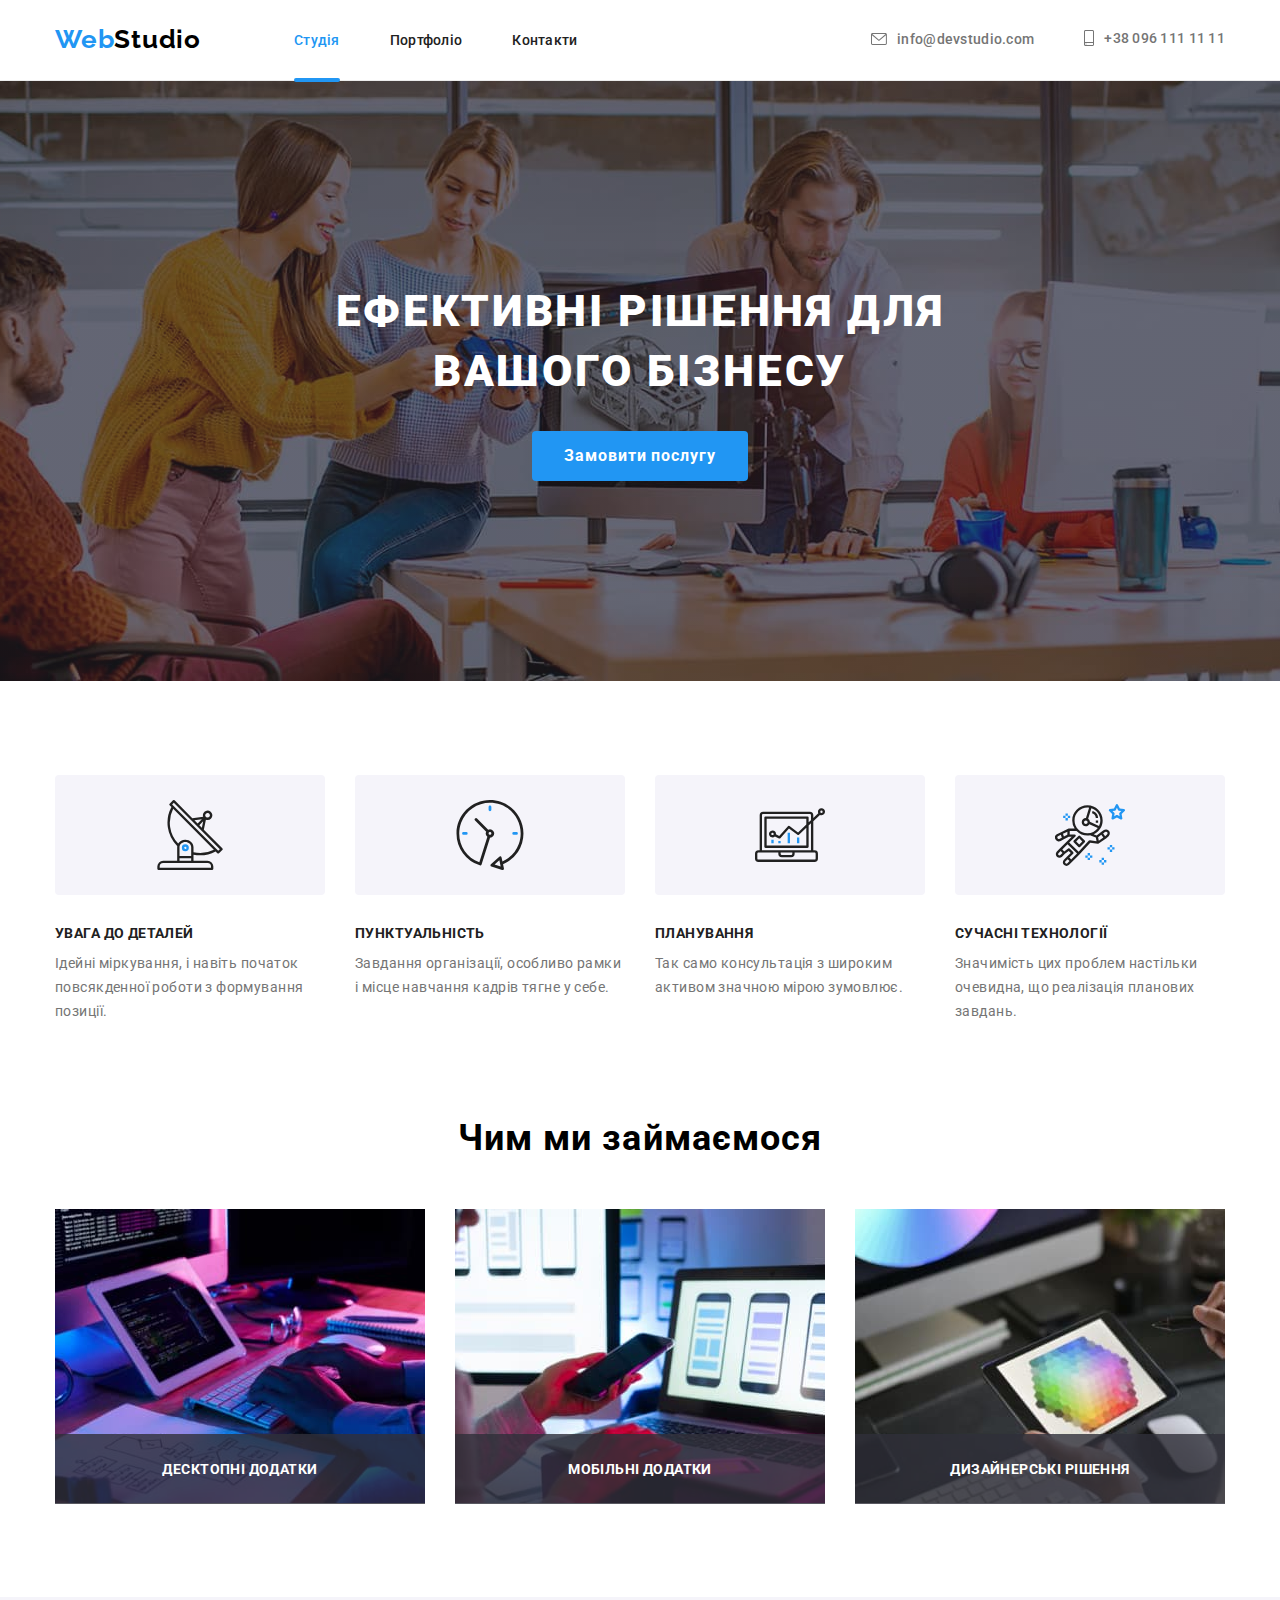
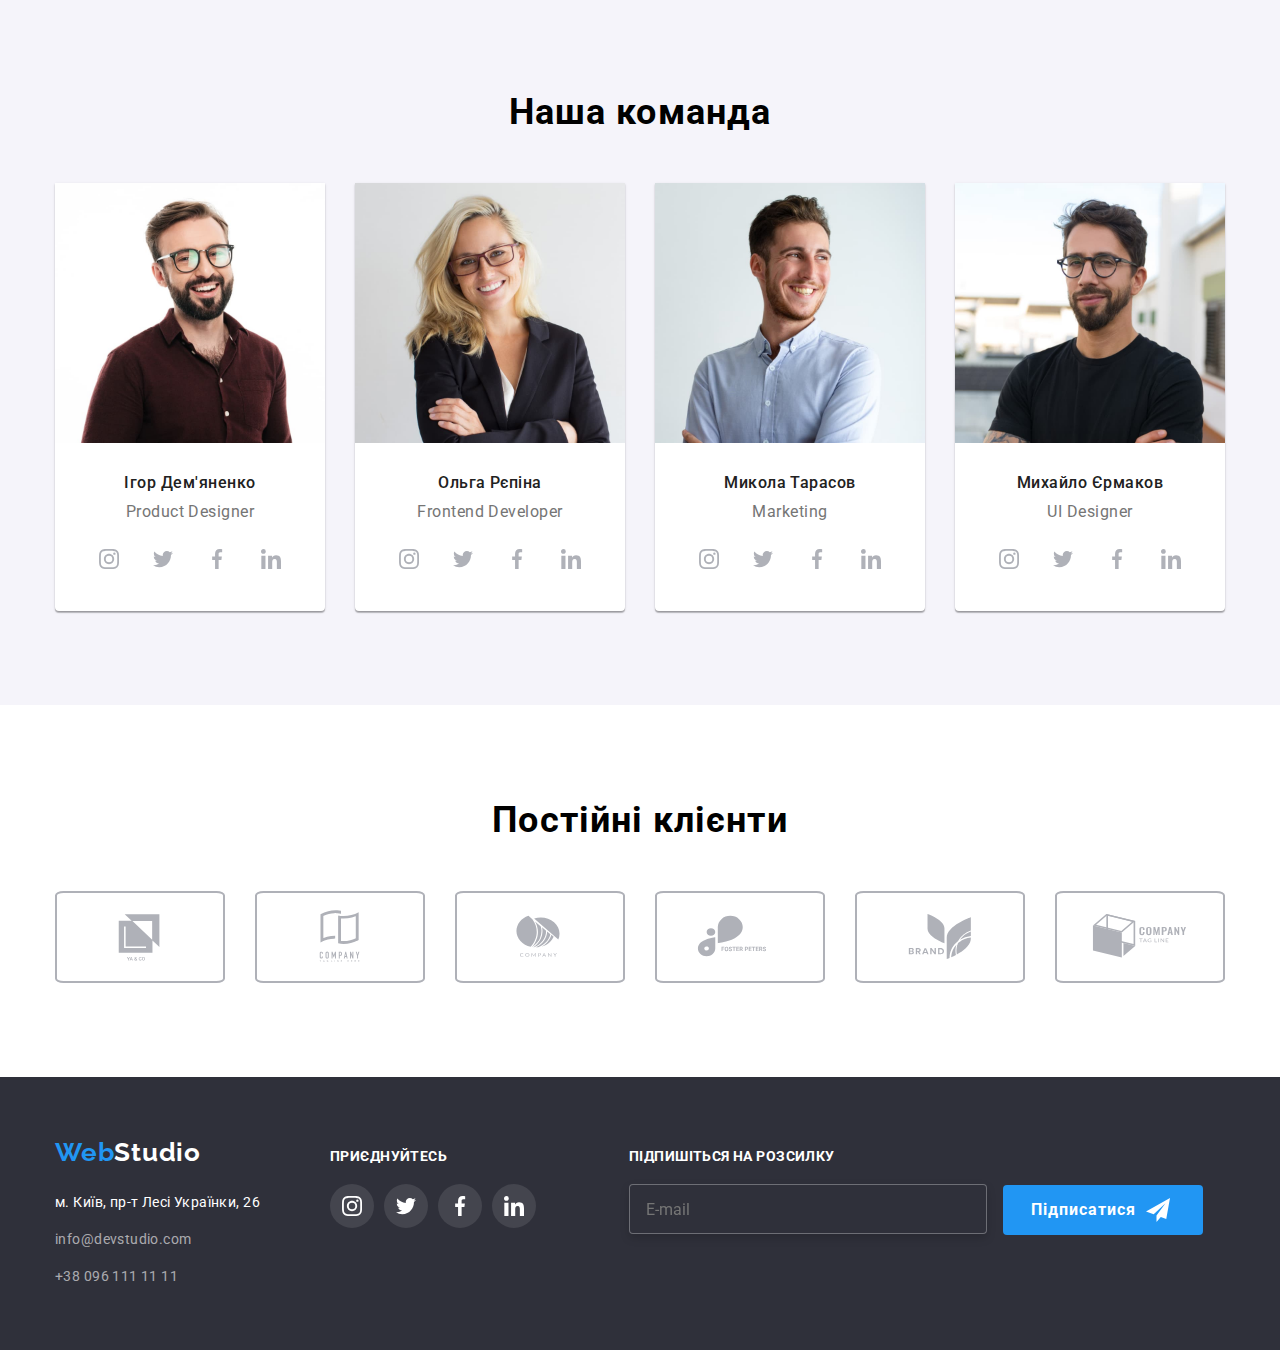
==== commit 93be3dda: "checkbox" ====
--- a/index.html
+++ b/index.html
@@ -23,14 +23,10 @@
     <header class="header">
       <div class="container header__container">
         <nav class="nav">
-          <a href="./index.html" class="logo"
-            >Web<span class="logo__text">Studio</span></a
-          >
+          <a href="./index.html" class="logo">Web<span class="logo__text">Studio</span></a>
           <ul class="nav__list">
             <li>
-              <a href="./index.html" class="nav__link nav__link--active"
-                >Студія</a
-              >
+              <a href="./index.html" class="nav__link nav__link--active">Студія</a>
             </li>
             <li>
               <a href="./portfolio.html" class="nav__link">Портфоліо</a>
@@ -62,9 +58,7 @@
     <main>
       <section class="hero">
         <h1 class="hero__title">ефективні рішення для вашого бізнесу</h1>
-        <button type="button" data-modal-open class="hero__button">
-          Замовити послугу
-        </button>
+        <button type="button" data-modal-open class="hero__button">Замовити послугу</button>
       </section>
       <section class="section benefits">
         <div class="container">
@@ -78,8 +72,7 @@
               </div>
               <h3 class="benefits__info">увага до деталей</h3>
               <p class="benefits__text">
-                Ідейні міркування, і навіть початок повсякденної роботи з
-                формування позиції.
+                Ідейні міркування, і навіть початок повсякденної роботи з формування позиції.
               </p>
             </li>
             <li class="benefits__li">
@@ -90,8 +83,7 @@
               </div>
               <h3 class="benefits__info">пунктуальність</h3>
               <p class="benefits__text">
-                Завдання організації, особливо рамки і місце навчання кадрів
-                тягне у себе.
+                Завдання організації, особливо рамки і місце навчання кадрів тягне у себе.
               </p>
             </li>
             <li class="benefits__li">
@@ -113,8 +105,7 @@
               </div>
               <h3 class="benefits__info">сучасні технології</h3>
               <p class="benefits__text">
-                Значимість цих проблем настільки очевидна, що реалізація
-                планових завдань.
+                Значимість цих проблем настільки очевидна, що реалізація планових завдань.
               </p>
             </li>
           </ul>
@@ -128,31 +119,19 @@
               <div class="work__info">
                 <p class="work__description">Десктопні додатки</p>
               </div>
-              <img
-                src=".//images/box1.jpg"
-                alt="Створення сайтів"
-                width="370"
-              />
+              <img src=".//images/box1.jpg" alt="Створення сайтів" width="370" />
             </li>
             <li class="work__li">
               <div class="work__info">
                 <p class="work__description">Мобільні додатки</p>
               </div>
-              <img
-                src=".//images/box2.jpg"
-                alt="Розробка мобільних додатків"
-                width="370"
-              />
+              <img src=".//images/box2.jpg" alt="Розробка мобільних додатків" width="370" />
             </li>
             <li class="work__li">
               <div class="work__info">
                 <p class="work__description">Дизайнерські рішення</p>
               </div>
-              <img
-                src=".//images/box3.jpg"
-                alt="Оформлення сайтів"
-                width="370"
-              />
+              <img src=".//images/box3.jpg" alt="Оформлення сайтів" width="370" />
             </li>
           </ul>
         </div>
@@ -173,28 +152,28 @@
                 <ul class="team__list-svg">
                   <li>
                     <a href="#" class="team__link"
-                      ><svg class="team__icon" width="44px" height="44px">
+                      ><svg class="team__icon" width="20px" height="20px">
                         <use href="./images/icons.svg#icon-instagram"></use>
                       </svg>
                     </a>
                   </li>
                   <li>
                     <a href="#" class="team__link"
-                      ><svg class="team__icon" width="44px" height="44px">
+                      ><svg class="team__icon" width="20px" height="20px">
                         <use href="./images/icons.svg#icon-twitter"></use>
                       </svg>
                     </a>
                   </li>
                   <li>
                     <a href="#" class="team__link"
-                      ><svg class="team__icon" width="44px" height="44px">
+                      ><svg class="team__icon" width="20px" height="20px">
                         <use href="./images/icons.svg#icon-facebook"></use>
                       </svg>
                     </a>
                   </li>
                   <li>
                     <a href="#" class="team__link"
-                      ><svg class="team__icon" width="44px" height="44px">
+                      ><svg class="team__icon" width="20px" height="20px">
                         <use href="./images/icons.svg#icon-linkedin"></use>
                       </svg>
                     </a>
@@ -214,28 +193,28 @@
                 <ul class="team__list-svg">
                   <li>
                     <a href="#" class="team__link"
-                      ><svg class="team__icon" width="44px" height="44px">
+                      ><svg class="team__icon" width="20px" height="20px">
                         <use href="./images/icons.svg#icon-instagram"></use>
                       </svg>
                     </a>
                   </li>
                   <li>
                     <a href="#" class="team__link"
-                      ><svg class="team__icon" width="44px" height="44px">
+                      ><svg class="team__icon" width="20px" height="20px">
                         <use href="./images/icons.svg#icon-twitter"></use>
                       </svg>
                     </a>
                   </li>
                   <li>
                     <a href="#" class="team__link"
-                      ><svg class="team__icon" width="44px" height="44px">
+                      ><svg class="team__icon" width="20px" height="20px">
                         <use href="./images/icons.svg#icon-facebook"></use>
                       </svg>
                     </a>
                   </li>
                   <li>
                     <a href="#" class="team__link"
-                      ><svg class="team__icon" width="44px" height="44px">
+                      ><svg class="team__icon" width="20px" height="20px">
                         <use href="./images/icons.svg#icon-linkedin"></use>
                       </svg>
                     </a>
@@ -244,39 +223,35 @@
               </div>
             </li>
             <li class="team__li">
-              <img
-                src="./images/marketing.jpg"
-                alt="Микола Тарасов - Marketing"
-                width="270"
-              />
+              <img src="./images/marketing.jpg" alt="Микола Тарасов - Marketing" width="270" />
               <div class="team__info">
                 <h3 class="team__title">Микола Тарасов</h3>
                 <p lang="en" class="team__text">Marketing</p>
                 <ul class="team__list-svg">
                   <li>
                     <a href="#" class="team__link"
-                      ><svg class="team__icon" width="44px" height="44px">
+                      ><svg class="team__icon" width="20px" height="20px">
                         <use href="./images/icons.svg#icon-instagram"></use>
                       </svg>
                     </a>
                   </li>
                   <li>
                     <a href="#" class="team__link"
-                      ><svg class="team__icon" width="44px" height="44px">
+                      ><svg class="team__icon" width="20px" height="20px">
                         <use href="./images/icons.svg#icon-twitter"></use>
                       </svg>
                     </a>
                   </li>
                   <li>
                     <a href="#" class="team__link"
-                      ><svg class="team__icon" width="44px" height="44px">
+                      ><svg class="team__icon" width="20px" height="20px">
                         <use href="./images/icons.svg#icon-facebook"></use>
                       </svg>
                     </a>
                   </li>
                   <li>
                     <a href="#" class="team__link"
-                      ><svg class="team__icon" width="44px" height="44px">
+                      ><svg class="team__icon" width="20px" height="20px">
                         <use href="./images/icons.svg#icon-linkedin"></use>
                       </svg>
                     </a>
@@ -285,39 +260,35 @@
               </div>
             </li>
             <li class="team__li">
-              <img
-                src="./images/ui-designer.jpg"
-                alt="Михайло Єрмаков - UI Designer"
-                width="270"
-              />
+              <img src="./images/ui-designer.jpg" alt="Михайло Єрмаков - UI Designer" width="270" />
               <div class="team__info">
                 <h3 class="team__title">Михайло Єрмаков</h3>
                 <p lang="en" class="team__text">UI Designer</p>
                 <ul class="team__list-svg">
                   <li>
                     <a href="#" class="team__link"
-                      ><svg class="team__icon" width="44px" height="44px">
+                      ><svg class="team__icon" width="20px" height="20px">
                         <use href="./images/icons.svg#icon-instagram"></use>
                       </svg>
                     </a>
                   </li>
                   <li>
                     <a href="#" class="team__link"
-                      ><svg class="team__icon" width="44px" height="44px">
+                      ><svg class="team__icon" width="20px" height="20px">
                         <use href="./images/icons.svg#icon-twitter"></use>
                       </svg>
                     </a>
                   </li>
                   <li>
                     <a href="#" class="team__link"
-                      ><svg class="team__icon" width="44px" height="44px">
+                      ><svg class="team__icon" width="20px" height="20px">
                         <use href="./images/icons.svg#icon-facebook"></use>
                       </svg>
                     </a>
                   </li>
                   <li>
                     <a href="#" class="team__link"
-                      ><svg class="team__icon" width="44px" height="44px">
+                      ><svg class="team__icon" width="20px" height="20px">
                         <use href="./images/icons.svg#icon-linkedin"></use>
                       </svg>
                     </a>
@@ -397,14 +368,10 @@
                 >
               </li>
               <li class="address__li">
-                <a href="mailto:info@devstudio.com" class="link address__link"
-                  >info@devstudio.com</a
-                >
+                <a href="mailto:info@devstudio.com" class="address__link">info@devstudio.com</a>
               </li>
               <li class="address__li">
-                <a href="tel:+380961111111" class="link address__link"
-                  >+38 096 111 11 11</a
-                >
+                <a href="tel:+380961111111" class="address__link">+38 096 111 11 11</a>
               </li>
             </ul>
           </address>
@@ -414,28 +381,28 @@
           <ul class="footer__list">
             <li>
               <a href="#" class="footer__link"
-                ><svg class="footer__icon" width="44px" height="44px">
+                ><svg class="footer__icon" width="20px" height="20px">
                   <use href="./images/icons.svg#icon-instagram"></use>
                 </svg>
               </a>
             </li>
             <li>
               <a href="#" class="footer__link"
-                ><svg class="footer__icon" width="44px" height="44px">
+                ><svg class="footer__icon" width="20px" height="20px">
                   <use href="./images/icons.svg#icon-twitter"></use>
                 </svg>
               </a>
             </li>
             <li>
               <a href="#" class="footer__link"
-                ><svg class="footer__icon" width="44px" height="44px">
+                ><svg class="footer__icon" width="20px" height="20px">
                   <use href="./images/icons.svg#icon-facebook"></use>
                 </svg>
               </a>
             </li>
             <li>
               <a href="#" class="footer__link"
-                ><svg class="footer__icon" width="44px" height="44px">
+                ><svg class="footer__icon" width="20px" height="20px">
                   <use href="./images/icons.svg#icon-linkedin"></use>
                 </svg>
               </a>
@@ -450,6 +417,7 @@
               name="email"
               id="user-email"
               placeholder="E-mail"
+              class="footer__email"
             />
             <button type="submit" class="footer__btn">
               Підписатися
@@ -474,24 +442,24 @@
           <form action="#" method="post" target="_self" class="modal__form">
             <label for="modal-name" class="modal__ lines">Ім'я</label>
             <div class="modal__input-box">
+              <input type="text" name="name" id="modal-name" class="modal__input" />
               <svg class="modal__icon" width="18px" height="18px">
                 <use href="./images/icons.svg#icon-person"></use>
               </svg>
-              <input type="text" name="name" id="modal-name" class="modal__input"/>
             </div>
             <label for="modal-tel" class="modal__ lines">Телефон</label>
             <div class="modal__input-box">
+              <input type="tel" name="tel" id="modal-tel" class="modal__input" />
               <svg class="modal__icon" width="18px" height="18px">
                 <use href="./images/icons.svg#icon-phone"></use>
               </svg>
-              <input type="tel" name="tel" id="modal-tel" class="modal__input"/>
             </div>
             <label for="modal-email" class="modal__ lines">Пошта</label>
             <div class="modal__input-box">
+              <input type="email" name="email" id="modal-email" class="modal__input" />
               <svg class="modal__icon" width="18px" height="18px">
                 <use href="./images/icons.svg#icon-email"></use>
               </svg>
-              <input type="email" name="email" id="modal-email" class="modal__input"/>
             </div>
             <label for="modal-msg" class="modal__ lines">Коментар</label>
             <div class="modal__input-box">
@@ -501,8 +469,16 @@
                 cols="30"
                 rows="10"
                 placeholder="Введіть текст"
-                class="modal__input"></textarea>
+                class="modal__comentar"
+              ></textarea>
             </div>
+            
+            <label for="modal-checkbox" class="modal__line-checkbox"
+              > <input type="checkbox" id="modal-checkbox" class="modal__checkbox" name="modal-checkbox"/> <div class="modal__checkbox-box"><svg class="modal__checkbox-icon" width="11px" height="8px">
+                <use href="./images/icons.svg#icon-vector"></use>
+              </svg></div>
+              Погоджуюся з розсилкою та приймаю  <a href="#" class="modal__checkbox-link">  Умови договору</a></label>
+              
           </form>
         </div>
       </div>
--- a/css/main.min.css
+++ b/css/main.min.css
@@ -1 +1 @@
-body{font-family:"Roboto",sans-serif;color:var(--primary-text-color);background-color:var(--primary-background-color)}img{display:block;max-width:100%;height:auto}.visually-hidden{position:absolute;white-space:nowrap;width:1px;height:1px;overflow:hidden;border:0;padding:0;clip:rect(0 0 0 0);-webkit-clip-path:inset(50%);clip-path:inset(50%);margin:-1px}h1,h2,h3,h4,h5,h6,p{margin:0}.section__title{font-weight:700;font-size:36px;line-height:1.167;text-align:center;letter-spacing:.03em;color:var(--black);margin-bottom:50px}.container{padding:0 15px;margin:0 auto;width:100%;max-width:1200px}.section{padding-top:94px;padding-bottom:94px}.work__list,.team__list,.footer__list,.team__list-svg,.portfolio__filter,.project,.contacts,.nav__list,.address__list,.clients__list,.benefits__list{list-style:none;margin:0;padding:0}.footer__link,.team__link,.project__link,.contacts__link,.nav__link,.address__location,.address__link,.clients__link{text-decoration:none}:root{--primary-background-color: #ffffff;--main--background-color: #f5f5f5;--team-background-color: #f5f4fa;--secondary-background-color: #2f303a;--primary-text-color: #757575;--title-text-color: #212121;--logo-color: #2196f3;--white: #ffffff;--black: #000000;--footer-link: rgba(255, 255, 255, 0.6);--icon-color: #afb1b8}.benefits__list{display:-webkit-box;display:-ms-flexbox;display:flex;-webkit-box-pack:justify;-ms-flex-pack:justify;justify-content:space-between;gap:30px}.benefits__li{width:100%;max-width:270px}.benefits__info{font-weight:700;font-size:14px;line-height:1.143;letter-spacing:.03em;text-transform:uppercase;color:var(--title-text-color);margin-bottom:10px}.benefits__text{font-weight:400;font-size:14px;line-height:1.715;letter-spacing:.03em;color:var(--primary-text-color)}.benefits__svg-box{display:-webkit-box;display:-ms-flexbox;display:flex;background-color:#f5f4fa;margin-bottom:30px;border-radius:4px}.benefits__icons{margin:25px 100px}.hero__button{border-radius:4px;border:0;background-color:var(--logo-color);color:var(--white);font-weight:700;font-size:16px;line-height:1.875;letter-spacing:.06em;padding:10px 32px}.portfolio__button{padding:6px 22px;font-style:normal;font-weight:500;font-size:16px;line-height:1.625;letter-spacing:.03em;color:var(--title-text-color);background-color:var(--team-background-color);border:0;border-radius:4px;-webkit-transition:color .25s,background-color .25s;transition:color .25s,background-color .25s}.portfolio__button:hover,.portfolio__button:focus{color:var(--white);background-color:var(--logo-color);-webkit-box-shadow:0px 3px 1px rgba(0,0,0,.1),0px 1px 2px rgba(0,0,0,.08),0px 2px 2px rgba(0,0,0,.12);box-shadow:0px 3px 1px rgba(0,0,0,.1),0px 1px 2px rgba(0,0,0,.08),0px 2px 2px rgba(0,0,0,.12)}.modal__btn{border-radius:50%;width:30px;height:30px;display:-webkit-box;display:-ms-flexbox;display:flex;-webkit-box-pack:center;-ms-flex-pack:center;justify-content:center;-webkit-box-align:center;-ms-flex-align:center;align-items:center;position:absolute;right:8px;top:8px;border:1px solid rgba(0,0,0,.1);background-color:var(--white)}.modal__btn:hover{fill:var(--logo-color)}.clients__list{display:-webkit-box;display:-ms-flexbox;display:flex;-webkit-box-pack:justify;-ms-flex-pack:justify;justify-content:space-between}.clients__icon{fill:var(--icon-color);-webkit-transition:fill .25s;transition:fill .25s}.clients__link{display:-webkit-box;display:-ms-flexbox;display:flex;width:170px;height:92px;border:2px solid var(--icon-color);border-radius:5%;-webkit-box-align:center;-ms-flex-align:center;align-items:center;-webkit-box-pack:center;-ms-flex-pack:center;justify-content:center;-webkit-transition:border .25s;transition:border .25s}.clients__link:hover,.clients__link:focus{border:2px solid var(--logo-color)}.clients__link:hover .clients__icon,.clients__link:focus .clients__icon{fill:var(--logo-color)}.footer{background-color:var(--secondary-background-color);padding-top:60px;padding-bottom:60px}.footer__container{display:-webkit-box;display:-ms-flexbox;display:flex;-webkit-box-align:baseline;-ms-flex-align:baseline;align-items:baseline}.address__link{font-style:normal;font-weight:400;font-size:14px;line-height:2;letter-spacing:.03em;color:var(--footer-link)}.address__link:hover,.address__link:focus{color:var(--logo-color)}.address__li:not(:last-child){margin-bottom:9px}.address__location{font-style:normal;font-weight:400;font-size:14px;line-height:2;letter-spacing:.03em;color:var(--white);-webkit-transition:color .25s;transition:color .25s}.header{border-bottom:1px solid #ececec}.header__container{display:-webkit-box;display:-ms-flexbox;display:flex}.nav{display:-webkit-box;display:-ms-flexbox;display:flex;-webkit-box-align:center;-ms-flex-align:center;align-items:center}.nav__list{display:-webkit-box;display:-ms-flexbox;display:flex;margin-left:93px;gap:50px}.nav__link{display:block;padding:32px 0;font-weight:500;font-size:14px;line-height:1.143;letter-spacing:.02em;color:var(--title-text-color);-webkit-transition:color .25s;transition:color .25s}.nav__link:hover,.nav__link:focus{color:var(--logo-color)}.nav__link--active{color:var(--logo-color);position:relative}.nav__link--active::after{position:absolute;content:"";bottom:-2px;display:block;width:100%;height:4px;background-color:var(--logo-color);border-radius:2px}.contacts{display:-webkit-box;display:-ms-flexbox;display:flex;margin-left:auto;-webkit-box-align:center;-ms-flex-align:center;align-items:center;gap:50px}.contacts__link{font-weight:500;font-size:14px;line-height:1.143;letter-spacing:.02em;color:var(--primary-text-color);-webkit-transition:color .25s;transition:color .25s}.contacts__link:hover,.contacts__link:focus{color:var(--logo-color)}.contacts__icons{margin-right:10px;fill:currentColor}.hero{background-image:-webkit-gradient(linear, left top, left bottom, from(rgba(47, 48, 58, 0.4)), to(rgba(47, 48, 58, 0.4))),url(../images/background.jpg);background-image:linear-gradient(rgba(47, 48, 58, 0.4), rgba(47, 48, 58, 0.4)),url(../images/background.jpg);background-repeat:no-repeat;background-position:center;background-size:1600px 600px;background-color:var(--secondary-background-color);text-align:center;padding-top:200px;padding-bottom:200px}.hero__title{font-weight:900;font-size:44px;line-height:1.364;letter-spacing:.06em;text-transform:uppercase;color:var(--white);margin:0 auto;margin-bottom:30px;max-width:696px}.logo{text-decoration:none;font-family:"Raleway";font-weight:700;font-size:26px;line-height:1.193;letter-spacing:.03em;color:var(--logo-color)}.logo__text{color:var(--black)}.footer__logo{text-decoration:none;display:block;margin-bottom:20px}.footer__logo-text{color:var(--white)}.modal{position:absolute;width:528px;height:581px;top:50%;left:50%;-webkit-transform:translate(-50%, -50%);transform:translate(-50%, -50%);background-color:var(--white)}.modal__windows{position:fixed;top:0;bottom:0;right:0;left:0;background-color:rgba(0,0,0,.2)}.modal__windows.is-hidden{visibility:hidden;pointer-events:none}.modal__box{height:500px;margin:40px;width:448px}.modal__title{font-weight:700;font-size:20px;line-height:1.15;text-align:center;letter-spacing:.03em;color:#212121;margin-bottom:12px}.modal__lines{font-weight:400;font-size:12px;line-height:1.167;letter-spacing:.01em;color:#757575}.modal__input-box{margin-top:4px;margin-bottom:10px;border:1px solid rgba(33,33,33,.2);border-radius:4px;display:-webkit-box;display:-ms-flexbox;display:flex}.modal__icon{margin:11px 12px}.modal__input{border:none;width:100%}.modal__input:focus{outline:none;border:none}.project{display:-webkit-box;display:-ms-flexbox;display:flex;-ms-flex-wrap:wrap;flex-wrap:wrap}.project__li{margin-bottom:30px;margin-right:30px}.project__li:nth-child(3n){margin-right:0}.project__li:nth-last-child(-n+3){margin-bottom:0}.project__link:focus .project__info,.project__link:hover .project__info{-webkit-transform:translateY(0);transform:translateY(0)}.project__link:focus .project__box,.project__link:hover .project__box{-webkit-box-shadow:0px 1px 1px rgba(0,0,0,.12),0px 4px 4px rgba(0,0,0,.06),1px 4px 6px rgba(0,0,0,.16);box-shadow:0px 1px 1px rgba(0,0,0,.12),0px 4px 4px rgba(0,0,0,.06),1px 4px 6px rgba(0,0,0,.16)}.project__container{position:relative;overflow:hidden}.project__info{position:absolute;top:0;bottom:0;right:0;left:0;background:rgba(33,150,243,.9);-webkit-transform:translateY(100%);transform:translateY(100%);-webkit-transition:-webkit-transform .25s;transition:-webkit-transform .25s;transition:transform .25s;transition:transform .25s, -webkit-transform .25s}.project__info-text{color:var(--white);font-weight:400;font-size:18px;line-height:1.556;letter-spacing:.03em;margin:63px 24px}.project__box{border:1px solid #eee;border-top:0;-webkit-transition:-webkit-transform .25s;transition:-webkit-transform .25s;transition:transform .25s;transition:transform .25s, -webkit-transform .25s}.project__title{font-weight:700;font-size:18px;line-height:2;letter-spacing:.06em;color:var(--title-text-color);padding:20px 24px 4px 24px}.project__text{font-style:normal;font-weight:400;font-size:16px;line-height:1.875;letter-spacing:.03em;color:var(--primary-text-color);padding:0 24px 20px 24px}.portfolio__filter{display:-webkit-box;display:-ms-flexbox;display:flex;-webkit-box-pack:center;-ms-flex-pack:center;justify-content:center;color:var(--title-text-color);font-weight:500;font-size:16px;line-height:1.625;text-align:center;letter-spacing:.03em;margin-bottom:50px}.portfolio__li:not(:last-child){margin-right:8px}.team__list-svg{display:-webkit-box;display:-ms-flexbox;display:flex;margin-top:16px;gap:10px;margin-left:32px}.team__icon{padding:12px;fill:var(--icon-color);-webkit-transition:color .25s;transition:color .25s}.team__link{display:-webkit-box;display:-ms-flexbox;display:flex;-webkit-box-align:center;-ms-flex-align:center;align-items:center;-webkit-box-pack:center;-ms-flex-pack:center;justify-content:center;width:100%;height:100%;border-radius:50%;-webkit-transition:color .25s;transition:color .25s}.team__link:hover,.team__link:focus{background-color:var(--logo-color)}.team__link:hover .team__icon,.team__link:focus .team__icon{fill:#fff}.footer__social{margin-left:70px}.footer__title{font-weight:700;font-size:14px;line-height:1.143;letter-spacing:.03em;text-transform:uppercase;color:var(--white)}.footer__list{display:-webkit-box;display:-ms-flexbox;display:flex;margin-top:20px;gap:10px}.footer__icon{padding:12px;fill:var(--white);-webkit-transition:color .25s;transition:color .25s}.footer__link{background-color:rgba(255,255,255,.1);display:-webkit-box;display:-ms-flexbox;display:flex;-webkit-box-align:center;-ms-flex-align:center;align-items:center;-webkit-box-pack:center;-ms-flex-pack:center;justify-content:center;width:100%;height:100%;border-radius:50%;-webkit-transition:color .25s;transition:color .25s}.footer__link:hover,.footer__link:focus{background-color:var(--logo-color)}.footer__link:hover .footer__icon,.footer__link:focus .footer__icon{fill:#fff}.team{background-color:var(--team-background-color)}.team__list{display:-webkit-box;display:-ms-flexbox;display:flex;margin-top:50px;gap:30px}.team__li{background-color:var(--white);-webkit-box-shadow:0px 1px 3px rgba(0,0,0,.12),0px 1px 1px rgba(0,0,0,.14),0px 2px 1px rgba(0,0,0,.2);box-shadow:0px 1px 3px rgba(0,0,0,.12),0px 1px 1px rgba(0,0,0,.14),0px 2px 1px rgba(0,0,0,.2);border-radius:0px 0px 4px 4px}.team__title{font-weight:500;font-size:16px;line-height:1.188;text-align:center;letter-spacing:.03em;color:var(--title-text-color)}.team__info{padding:30px 0}.team__text{font-weight:400;font-size:16px;line-height:1.188;text-align:center;letter-spacing:.03em;color:var(--primary-text-color);margin-top:10px}.work{padding-top:0}.work__list{display:-webkit-box;display:-ms-flexbox;display:flex;margin-top:50px}.work__li{position:relative}.work__li:not(:last-child){margin-right:30px}.work__info{position:absolute;background:rgba(47,48,58,.8);width:100%;bottom:-1px}.work__description{padding:27px 0;font-weight:700;font-size:14px;line-height:1.143;text-align:center;letter-spacing:.03em;text-transform:uppercase;color:var(--primary-background-color)}.footer__input{margin-left:93px}#user-email{margin-top:20px;background-color:var(--secondary-background-color);border:1px solid rgba(255,255,255,.3);-webkit-filter:drop-shadow(0px 4px 4px rgba(0, 0, 0, 0.15));filter:drop-shadow(0px 4px 4px rgba(0, 0, 0, 0.15));border-radius:4px;width:358px;height:50px;padding-left:16px}.footer__btn{margin-left:12px;padding:10px 28px;width:200px;height:50px;background-color:var(--logo-color);border:none;border-radius:4px;color:var(--white);font-weight:700;font-size:16px;line-height:1.875;display:-webkit-inline-box;display:-ms-inline-flexbox;display:inline-flex;-webkit-box-align:center;-ms-flex-align:center;align-items:center;text-align:center;letter-spacing:.06em}.footer__icon-send{margin-left:10px;fill:var(--white);-webkit-transition:color .25s;transition:color .25s}/*# sourceMappingURL=main.min.css.map */+body{font-family:"Roboto",sans-serif;color:var(--primary-text-color);background-color:var(--primary-background-color)}img{display:block;max-width:100%;height:auto}.visually-hidden{position:absolute;white-space:nowrap;width:1px;height:1px;overflow:hidden;border:0;padding:0;clip:rect(0 0 0 0);-webkit-clip-path:inset(50%);clip-path:inset(50%);margin:-1px}h1,h2,h3,h4,h5,h6,p{margin:0}.section__title{font-weight:700;font-size:36px;line-height:1.167;text-align:center;letter-spacing:.03em;color:var(--black);margin-bottom:50px}.container{padding:0 15px;margin:0 auto;width:100%;max-width:1200px}.section{padding-top:94px;padding-bottom:94px}.work__list,.team__list,.footer__list,.team__list-svg,.portfolio__filter,.project,.contacts,.nav__list,.address__list,.clients__list,.benefits__list{list-style:none;margin:0;padding:0}.footer__link,.team__link,.project__link,.contacts__link,.nav__link,.address__location,.address__link,.clients__link{text-decoration:none}:root{--primary-background-color: #ffffff;--main--background-color: #f5f5f5;--team-background-color: #f5f4fa;--secondary-background-color: #2f303a;--primary-text-color: #757575;--title-text-color: #212121;--logo-color: #2196f3;--white: #ffffff;--black: #000000;--footer-link: rgba(255, 255, 255, 0.6);--icon-color: #afb1b8}.benefits__list{display:-webkit-box;display:-ms-flexbox;display:flex;-webkit-box-pack:justify;-ms-flex-pack:justify;justify-content:space-between;gap:30px}.benefits__li{width:100%;max-width:270px}.benefits__info{font-weight:700;font-size:14px;line-height:1.143;letter-spacing:.03em;text-transform:uppercase;color:var(--title-text-color);margin-bottom:10px}.benefits__text{font-weight:400;font-size:14px;line-height:1.715;letter-spacing:.03em;color:var(--primary-text-color)}.benefits__svg-box{display:-webkit-box;display:-ms-flexbox;display:flex;background-color:#f5f4fa;margin-bottom:30px;border-radius:4px}.benefits__icons{margin:25px 100px}.hero__button{border-radius:4px;border:0;background-color:var(--logo-color);color:var(--white);font-weight:700;font-size:16px;line-height:1.875;letter-spacing:.06em;padding:10px 32px}.portfolio__button{padding:6px 22px;font-style:normal;font-weight:500;font-size:16px;line-height:1.625;letter-spacing:.03em;color:var(--title-text-color);background-color:var(--team-background-color);border:0;border-radius:4px;-webkit-transition:color .25s,background-color .25s;transition:color .25s,background-color .25s}.portfolio__button:hover,.portfolio__button:focus{color:var(--white);background-color:var(--logo-color);-webkit-box-shadow:0px 3px 1px rgba(0,0,0,.1),0px 1px 2px rgba(0,0,0,.08),0px 2px 2px rgba(0,0,0,.12);box-shadow:0px 3px 1px rgba(0,0,0,.1),0px 1px 2px rgba(0,0,0,.08),0px 2px 2px rgba(0,0,0,.12)}.modal__btn{border-radius:50%;width:30px;height:30px;display:-webkit-box;display:-ms-flexbox;display:flex;-webkit-box-pack:center;-ms-flex-pack:center;justify-content:center;-webkit-box-align:center;-ms-flex-align:center;align-items:center;position:absolute;right:8px;top:8px;border:1px solid rgba(0,0,0,.1);background-color:var(--white)}.modal__btn:hover{fill:var(--logo-color)}.clients__list{display:-webkit-box;display:-ms-flexbox;display:flex;-webkit-box-pack:justify;-ms-flex-pack:justify;justify-content:space-between}.clients__icon{fill:var(--icon-color);-webkit-transition:fill .25s;transition:fill .25s}.clients__link{display:-webkit-box;display:-ms-flexbox;display:flex;width:170px;height:92px;border:2px solid var(--icon-color);border-radius:5%;-webkit-box-align:center;-ms-flex-align:center;align-items:center;-webkit-box-pack:center;-ms-flex-pack:center;justify-content:center;-webkit-transition:border .25s;transition:border .25s}.clients__link:hover,.clients__link:focus{border:2px solid var(--logo-color)}.clients__link:hover .clients__icon,.clients__link:focus .clients__icon{fill:var(--logo-color)}.footer{background-color:var(--secondary-background-color);padding-top:60px;padding-bottom:60px}.footer__container{display:-webkit-box;display:-ms-flexbox;display:flex;-webkit-box-align:baseline;-ms-flex-align:baseline;align-items:baseline}.footer__input{margin-left:93px}.footer__email{margin-top:20px;background-color:var(--secondary-background-color);border:1px solid rgba(255,255,255,.3);-webkit-filter:drop-shadow(0px 4px 4px rgba(0, 0, 0, 0.15));filter:drop-shadow(0px 4px 4px rgba(0, 0, 0, 0.15));border-radius:4px;width:358px;height:50px;padding-left:16px;color:#f0f8ff}.footer__btn{margin-left:12px;padding:10px 28px;width:200px;height:50px;background-color:var(--logo-color);border:none;border-radius:4px;color:var(--white);font-weight:700;font-size:16px;line-height:1.875;display:-webkit-inline-box;display:-ms-inline-flexbox;display:inline-flex;-webkit-box-align:center;-ms-flex-align:center;align-items:center;text-align:center;letter-spacing:.06em}.footer__icon-send{margin-left:10px;fill:var(--white);-webkit-transition:color .25s;transition:color .25s}.address__link{font-style:normal;font-weight:400;font-size:14px;line-height:2;letter-spacing:.03em;color:var(--footer-link)}.address__link:hover,.address__link:focus{color:var(--logo-color)}.address__li:not(:last-child){margin-bottom:9px}.address__location{font-style:normal;font-weight:400;font-size:14px;line-height:2;letter-spacing:.03em;color:var(--white);-webkit-transition:color .25s;transition:color .25s}.header{border-bottom:1px solid #ececec}.header__container{display:-webkit-box;display:-ms-flexbox;display:flex}.nav{display:-webkit-box;display:-ms-flexbox;display:flex;-webkit-box-align:center;-ms-flex-align:center;align-items:center}.nav__list{display:-webkit-box;display:-ms-flexbox;display:flex;margin-left:93px;gap:50px}.nav__link{display:block;padding:32px 0;font-weight:500;font-size:14px;line-height:1.143;letter-spacing:.02em;color:var(--title-text-color);-webkit-transition:color .25s;transition:color .25s}.nav__link:hover,.nav__link:focus{color:var(--logo-color)}.nav__link--active{color:var(--logo-color);position:relative}.nav__link--active::after{position:absolute;content:"";bottom:-2px;display:block;width:100%;height:4px;background-color:var(--logo-color);border-radius:2px}.contacts{display:-webkit-box;display:-ms-flexbox;display:flex;margin-left:auto;-webkit-box-align:center;-ms-flex-align:center;align-items:center;gap:50px}.contacts__link{display:-webkit-inline-box;display:-ms-inline-flexbox;display:inline-flex;-webkit-box-align:center;-ms-flex-align:center;align-items:center;font-weight:500;font-size:14px;line-height:1.143;letter-spacing:.02em;color:var(--primary-text-color);-webkit-transition:color .25s;transition:color .25s}.contacts__link:hover,.contacts__link:focus{color:var(--logo-color)}.contacts__icons{margin-right:10px;fill:currentColor}.hero{background-image:-webkit-gradient(linear, left top, left bottom, from(rgba(47, 48, 58, 0.4)), to(rgba(47, 48, 58, 0.4))),url(../images/background.jpg);background-image:linear-gradient(rgba(47, 48, 58, 0.4), rgba(47, 48, 58, 0.4)),url(../images/background.jpg);background-repeat:no-repeat;background-position:center;background-size:1600px 600px;background-color:var(--secondary-background-color);text-align:center;padding-top:200px;padding-bottom:200px}.hero__title{font-weight:900;font-size:44px;line-height:1.364;letter-spacing:.06em;text-transform:uppercase;color:var(--white);margin:0 auto;margin-bottom:30px;max-width:696px}.logo{text-decoration:none;font-family:"Raleway";font-weight:700;font-size:26px;line-height:1.193;letter-spacing:.03em;color:var(--logo-color)}.logo__text{color:var(--black)}.footer__logo{text-decoration:none;display:block;margin-bottom:20px}.footer__logo-text{color:var(--white)}.modal{position:absolute;width:528px;height:581px;top:50%;left:50%;-webkit-transform:translate(-50%, -50%);transform:translate(-50%, -50%);background-color:var(--white)}.modal__windows{position:fixed;top:0;bottom:0;right:0;left:0;background-color:rgba(0,0,0,.2)}.modal__windows.is-hidden{visibility:hidden;pointer-events:none}.modal__box{height:500px;margin:40px;width:448px}.modal__title{font-weight:700;font-size:20px;line-height:1.15;text-align:center;letter-spacing:.03em;color:#212121;margin-bottom:12px}.modal__lines{font-weight:400;font-size:12px;line-height:1.167;letter-spacing:.01em;color:#757575}.modal__input-box{position:relative;margin-top:4px;margin-bottom:10px}.modal__icon{position:absolute;top:50%;left:12px;-webkit-transform:translate(0, -50%);transform:translate(0, -50%);fill:#212121}.modal__input:focus+.modal__icon{fill:#2196f3}.modal__input{width:100%;height:40px;padding-left:42px;border:1px solid rgba(33,33,33,.2);border-radius:4px}.modal__input:focus{outline:none;border:none;border:1px solid #2196f3}.modal__comentar{width:100%;height:120px;resize:none;padding:12px 16px;border:1px solid rgba(33,33,33,.2);border-radius:4px}.modal__comentar:focus{outline:none;border:none;border:1px solid #2196f3}.modal__line-checkbox{display:-webkit-inline-box;display:-ms-inline-flexbox;display:inline-flex;-webkit-box-align:center;-ms-flex-align:center;align-items:center;-webkit-user-select:none;-moz-user-select:none;-ms-user-select:none;user-select:none;font-style:normal;font-weight:400;font-size:14px;line-height:1.715;letter-spacing:.03em;color:#757575}.modal__checkbox{position:absolute;z-index:-1;opacity:0}.modal__checkbox:checked+.modal__checkbox-box{background-color:#2196f3;border:none}.modal__checkbox-link{color:#2196f3;display:inline-block;margin-left:2px}.modal__checkbox-box{display:inline-block;width:16px;height:15px;-ms-flex-negative:0;flex-shrink:0;-webkit-box-flex:0;-ms-flex-positive:0;flex-grow:0;border:2px solid var(--black);border-radius:2px;margin-right:8px;background-repeat:no-repeat;background-position:center center;background-size:50% 50%}.project{display:-webkit-box;display:-ms-flexbox;display:flex;-ms-flex-wrap:wrap;flex-wrap:wrap}.project__li{margin-bottom:30px;margin-right:30px}.project__li:nth-child(3n){margin-right:0}.project__li:nth-last-child(-n+3){margin-bottom:0}.project__link:focus .project__info,.project__link:hover .project__info{-webkit-transform:translateY(0);transform:translateY(0)}.project__link:focus .project__box,.project__link:hover .project__box{-webkit-box-shadow:0px 1px 1px rgba(0,0,0,.12),0px 4px 4px rgba(0,0,0,.06),1px 4px 6px rgba(0,0,0,.16);box-shadow:0px 1px 1px rgba(0,0,0,.12),0px 4px 4px rgba(0,0,0,.06),1px 4px 6px rgba(0,0,0,.16)}.project__container{position:relative;overflow:hidden}.project__info{position:absolute;top:0;bottom:0;right:0;left:0;background:rgba(33,150,243,.9);-webkit-transform:translateY(100%);transform:translateY(100%);-webkit-transition:-webkit-transform .25s;transition:-webkit-transform .25s;transition:transform .25s;transition:transform .25s, -webkit-transform .25s}.project__info-text{color:var(--white);font-weight:400;font-size:18px;line-height:1.556;letter-spacing:.03em;margin:63px 24px}.project__box{border:1px solid #eee;border-top:0;-webkit-transition:-webkit-transform .25s;transition:-webkit-transform .25s;transition:transform .25s;transition:transform .25s, -webkit-transform .25s}.project__title{font-weight:700;font-size:18px;line-height:2;letter-spacing:.06em;color:var(--title-text-color);padding:20px 24px 4px 24px}.project__text{font-style:normal;font-weight:400;font-size:16px;line-height:1.875;letter-spacing:.03em;color:var(--primary-text-color);padding:0 24px 20px 24px}.portfolio__filter{display:-webkit-box;display:-ms-flexbox;display:flex;-webkit-box-pack:center;-ms-flex-pack:center;justify-content:center;color:var(--title-text-color);font-weight:500;font-size:16px;line-height:1.625;text-align:center;letter-spacing:.03em;margin-bottom:50px}.portfolio__li:not(:last-child){margin-right:8px}.team__list-svg{display:-webkit-box;display:-ms-flexbox;display:flex;margin-top:16px;gap:10px;margin-left:32px}.team__icon{fill:var(--icon-color);-webkit-transition:color .25s;transition:color .25s}.team__link{display:-webkit-box;display:-ms-flexbox;display:flex;-webkit-box-align:center;-ms-flex-align:center;align-items:center;-webkit-box-pack:center;-ms-flex-pack:center;justify-content:center;width:44px;height:44px;border-radius:50%;-webkit-transition:color .25s,background-color .25s;transition:color .25s,background-color .25s}.team__link:hover,.team__link:focus{background-color:var(--logo-color)}.team__link:hover .team__icon,.team__link:focus .team__icon{fill:#fff}.footer__social{margin-left:70px}.footer__title{font-weight:700;font-size:14px;line-height:1.143;letter-spacing:.03em;text-transform:uppercase;color:var(--white)}.footer__list{display:-webkit-box;display:-ms-flexbox;display:flex;margin-top:20px;gap:10px}.footer__icon{fill:var(--white);-webkit-transition:color .25s;transition:color .25s}.footer__link{background-color:rgba(255,255,255,.1);display:-webkit-box;display:-ms-flexbox;display:flex;-webkit-box-align:center;-ms-flex-align:center;align-items:center;-webkit-box-pack:center;-ms-flex-pack:center;justify-content:center;width:44px;height:44px;border-radius:50%;-webkit-transition:color .25s,background-color .25s;transition:color .25s,background-color .25s}.footer__link:hover,.footer__link:focus{background-color:var(--logo-color)}.footer__link:hover .footer__icon,.footer__link:focus .footer__icon{fill:#fff}.team{background-color:var(--team-background-color)}.team__list{display:-webkit-box;display:-ms-flexbox;display:flex;margin-top:50px;gap:30px}.team__li{background-color:var(--white);-webkit-box-shadow:0px 1px 3px rgba(0,0,0,.12),0px 1px 1px rgba(0,0,0,.14),0px 2px 1px rgba(0,0,0,.2);box-shadow:0px 1px 3px rgba(0,0,0,.12),0px 1px 1px rgba(0,0,0,.14),0px 2px 1px rgba(0,0,0,.2);border-radius:0px 0px 4px 4px}.team__title{font-weight:500;font-size:16px;line-height:1.188;text-align:center;letter-spacing:.03em;color:var(--title-text-color)}.team__info{padding:30px 0}.team__text{font-weight:400;font-size:16px;line-height:1.188;text-align:center;letter-spacing:.03em;color:var(--primary-text-color);margin-top:10px}.work{padding-top:0}.work__list{display:-webkit-box;display:-ms-flexbox;display:flex;margin-top:50px}.work__li{position:relative}.work__li:not(:last-child){margin-right:30px}.work__info{position:absolute;background:rgba(47,48,58,.8);width:100%;bottom:-1px}.work__description{padding:27px 0;font-weight:700;font-size:14px;line-height:1.143;text-align:center;letter-spacing:.03em;text-transform:uppercase;color:var(--primary-background-color)}/*# sourceMappingURL=main.min.css.map */